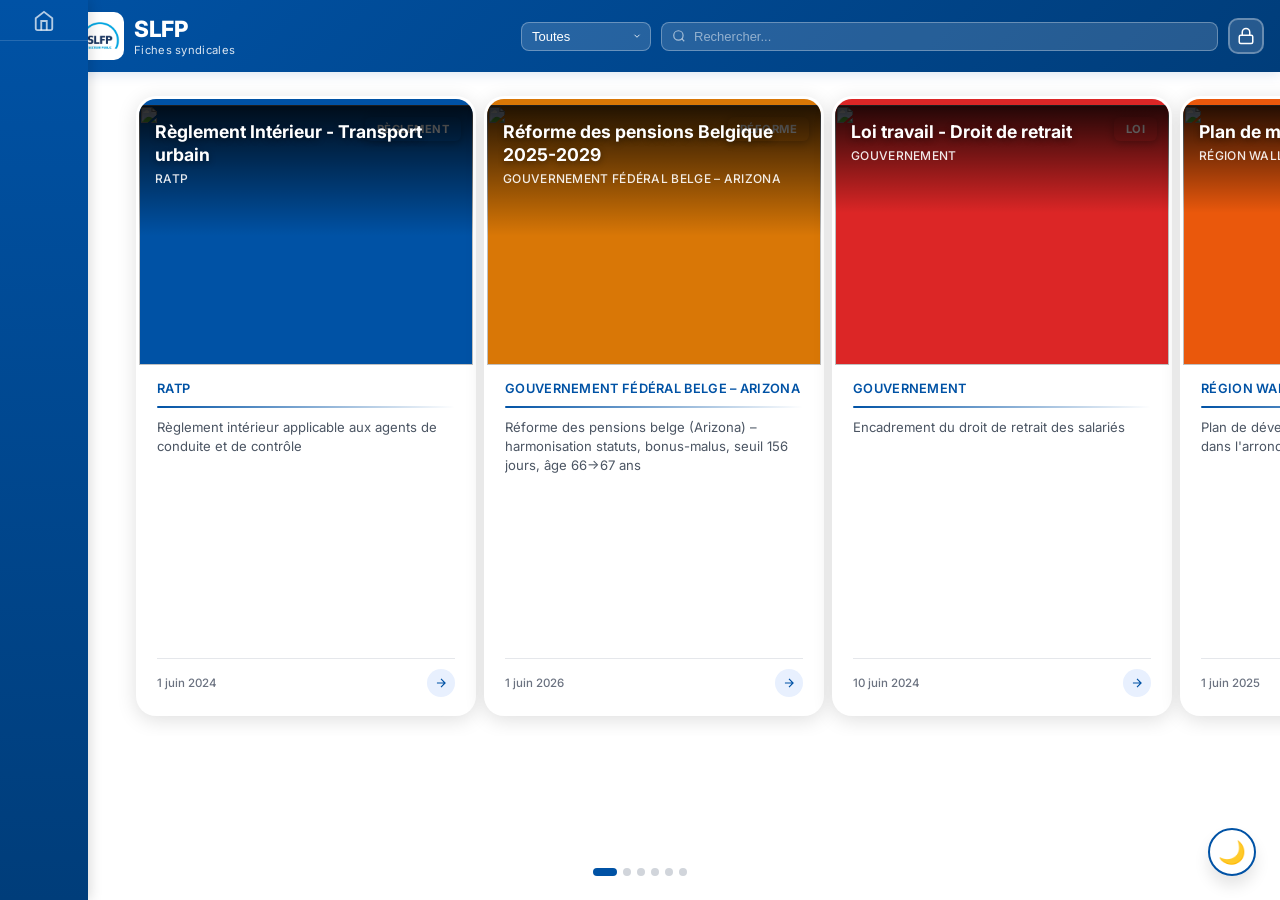
==== index.html @ 53318083 "Initial commit" ====
<!DOCTYPE html>
<html lang="fr">
<head>
  <meta charset="UTF-8">
  <meta name="viewport" content="width=device-width, initial-scale=1.0, maximum-scale=1.0, user-scalable=no, viewport-fit=cover">
  
  <!-- iOS PWA Meta Tags -->
  <meta name="apple-mobile-web-app-capable" content="yes">
  <meta name="apple-mobile-web-app-status-bar-style" content="black-translucent">
  <meta name="apple-mobile-web-app-title" content="SLFP">
  <meta name="apple-touch-fullscreen" content="yes">
  <meta name="mobile-web-app-capable" content="yes">
  
  <!-- Thème et couleur -->
  <meta name="theme-color" content="#0052A5">
  <meta name="msapplication-TileColor" content="#0052A5">
  
  <!-- Description -->
  <meta name="description" content="Fiches syndicales SLFP - Règlements, Réformes, Lois, Plans CRAC et Oxygène">
  
  <!-- Titre -->
  <title>SLFP - Fiches</title>
  
  <!-- Manifest PWA -->
  <link rel="manifest" href="manifest.json">
  
  <!-- Icônes iOS -->
  <link rel="apple-touch-icon" href="icon-192.png">
  <link rel="apple-touch-icon" sizes="152x152" href="icon-152.png">
  <link rel="apple-touch-icon" sizes="120x120" href="icon-120.png">
  <link rel="apple-touch-icon" sizes="76x76" href="icon-76.png">
  <link rel="apple-touch-icon" sizes="60x60" href="icon-60.png">
  
  <!-- Splash Screens iPhone -->
  <link rel="apple-touch-startup-image" href="splash-320x568.png" media="(device-width: 320px) and (device-height: 568px) and (-webkit-device-pixel-ratio: 2)">
  <link rel="apple-touch-startup-image" href="splash-375x667.png" media="(device-width: 375px) and (device-height: 667px) and (-webkit-device-pixel-ratio: 2)">
  <link rel="apple-touch-startup-image" href="splash-414x736.png" media="(device-width: 414px) and (device-height: 736px) and (-webkit-device-pixel-ratio: 3)">
  <link rel="apple-touch-startup-image" href="splash-390x844.png" media="(device-width: 390px) and (device-height: 844px) and (-webkit-device-pixel-ratio: 3)">
  <link rel="apple-touch-startup-image" href="splash-430x932.png" media="(device-width: 430px) and (device-height: 932px) and (-webkit-device-pixel-ratio: 3)">
  <link rel="apple-touch-startup-image" href="splash-393x852.png" media="(device-width: 393px) and (device-height: 852px) and (-webkit-device-pixel-ratio: 3)">
  <link rel="apple-touch-startup-image" href="splash-440x932.png" media="(device-width: 440px) and (device-height: 932px) and (-webkit-device-pixel-ratio: 3)">
  
  <!-- CSS -->
  <link rel="stylesheet" href="styles.css">
  <link href="https://fonts.googleapis.com/css2?family=Inter:wght@300;400;500;600;700&display=swap" rel="stylesheet">
  
  <!-- Scripts -->
  <script src="https://www.gstatic.com/firebasejs/10.12.0/firebase-app-compat.js"></script>
  <script src="https://www.gstatic.com/firebasejs/10.12.0/firebase-firestore-compat.js"></script>
  <script src="https://www.gstatic.com/firebasejs/10.12.0/firebase-storage-compat.js"></script>
  <script src="https://apis.google.com/js/api.js"></script>
  <script src="https://accounts.google.com/gsi/client"></script>
  <script src="https://cdnjs.cloudflare.com/ajax/libs/jszip/3.10.1/jszip.min.js"></script>
</head>
<body>
  <!-- Blue band navigation -->
  <nav class="roi-band" id="roiBand">
    <button class="roi-band-header" id="homeMainBtn" title="Accueil">
      <svg viewBox="0 0 24 24" fill="none" stroke="currentColor" stroke-width="2">
        <path d="M3 9l9-7 9 7v11a2 2 0 0 1-2 2H5a2 2 0 0 1-2-2z"></path>
        <polyline points="9 22 9 12 15 12 15 22"></polyline>
      </svg>
    </button>
    <div class="roi-band-buttons" id="roiButtons">
      <button class="roi-btn" data-company="TIBI" title="TIBI" onclick="openCompanyFiche('TIBI')">
        <img class="roi-btn-logo" src="tibi.png" alt="TIBI">
        <span class="roi-btn-label" style="display:none">TIBI</span>
      </button>
      <button class="roi-btn" data-company="BEP" title="BEP" onclick="openCompanyFiche('BEP')">
        <img class="roi-btn-logo" src="bep.png" alt="BEP">
        <span class="roi-btn-label" style="display:none">BEP</span>
      </button>
      <button class="roi-btn" data-company="EGRETEC" title="EGRETEC" onclick="openCompanyFiche('EGRETEC')">
        <img class="roi-btn-logo" src="IGRETEC.png" alt="EGRETEC">
        <span class="roi-btn-label" style="display:none">EGRETEC</span>
      </button>
    </div>
  </nav>

  <!-- PIN Modal -->
  <div class="pin-overlay" id="pinOverlay">
    <div class="pin-box">
      <img class="pin-logo" src="logo-slfp.png" alt="SLFP">
      <h2>Espace privé</h2>
      <p class="pin-subtitle">Entrez le code d'accès</p>
      <div class="pin-inputs" id="pinInputs">
        <input type="password" class="pin-digit" maxlength="1" inputmode="numeric" pattern="[0-9]" autocomplete="off">
        <input type="password" class="pin-digit" maxlength="1" inputmode="numeric" pattern="[0-9]" autocomplete="off">
        <input type="password" class="pin-digit" maxlength="1" inputmode="numeric" pattern="[0-9]" autocomplete="off">
        <input type="password" class="pin-digit" maxlength="1" inputmode="numeric" pattern="[0-9]" autocomplete="off">
      </div>
      <p class="pin-error" id="pinError"></p>
      <div id="pinLoginActions">
        <button class="pin-submit" id="pinSubmit">Accéder</button>
        <button class="pin-cancel" id="pinCancel">Annuler</button>
        <button class="pin-change-btn" id="pinChangeBtn">Changer le code</button>
        <button class="pin-change-btn" id="pinRequestBtn">Demander un accès</button>
      </div>
      <div id="pinChangeSection" style="display:none">
        <p class="pin-subtitle">Nouveau code (4 chiffres)</p>
        <div class="pin-inputs" id="newPinInputs">
          <input type="password" class="pin-digit new-pin-digit" maxlength="1" inputmode="numeric" pattern="[0-9]" autocomplete="off">
          <input type="password" class="pin-digit new-pin-digit" maxlength="1" inputmode="numeric" pattern="[0-9]" autocomplete="off">
          <input type="password" class="pin-digit new-pin-digit" maxlength="1" inputmode="numeric" pattern="[0-9]" autocomplete="off">
          <input type="password" class="pin-digit new-pin-digit" maxlength="1" inputmode="numeric" pattern="[0-9]" autocomplete="off">
        </div>
        <button class="pin-submit" id="pinSaveBtn">Enregistrer</button>
        <button class="pin-cancel" id="pinCancelChange">Retour</button>
      </div>
      <div id="pinRequestSection" style="display:none">
        <p class="pin-subtitle">Demander un accès privé</p>
        <input type="text" id="requestName" placeholder="Votre nom" class="pin-request-input">
        <input type="email" id="requestEmail" placeholder="Votre email" class="pin-request-input">
        <textarea id="requestMessage" placeholder="Message (optionnel)" class="pin-request-input" rows="2"></textarea>
        <p class="pin-error" id="requestResult"></p>
        <button class="pin-submit" id="requestSubmit">Envoyer la demande</button>
        <button class="pin-cancel" id="requestCancel">Retour</button>
      </div>
    </div>
  </div>

  <!-- Main App (always visible) -->
  <header class="header">
    <div class="header-content">
      <img class="header-logo" src="logo-slfp.png" alt="SLFP">
      <div class="header-text">
        <h1 class="logo">SLFP</h1>
        <p class="subtitle">Fiches syndicales</p>
      </div>
      <select id="filterSelect" class="header-filter">
        <option value="all">Toutes</option>
        <option value="reglement">Règlements</option>
        <option value="reforme">Réformes</option>
        <option value="loi">Lois</option>
        <option value="plans-divers">Plans divers</option>
        <option value="suivi">Commune / Entreprise en suivi</option>
      </select>
      <div class="search-box">
        <svg class="search-icon" viewBox="0 0 24 24" fill="none" stroke="currentColor" stroke-width="2">
          <circle cx="11" cy="11" r="8"></circle>
          <path d="m21 21-4.35-4.35"></path>
        </svg>
        <input type="text" id="searchInput" placeholder="Rechercher..." class="search-input">
      </div>
      <button class="admin-btn-header" id="adminBtn" style="display:none" title="Administration">
        <svg viewBox="0 0 24 24" fill="none" stroke="currentColor" stroke-width="2">
          <path d="M12 15a3 3 0 1 0 0-6 3 3 0 0 0 0 6Z"></path>
          <path d="M19.4 15a1.65 1.65 0 0 0 .33 1.82l.06.06a2 2 0 0 1 0 2.83 2 2 0 0 1-2.83 0l-.06-.06a1.65 1.65 0 0 0-1.82-.33 1.65 1.65 0 0 0-1 1.51V21a2 2 0 0 1-2 2 2 2 0 0 1-2-2v-.09A1.65 1.65 0 0 0 9 19.4a1.65 1.65 0 0 0-1.82.33l-.06.06a2 2 0 0 1-2.83 0 2 2 0 0 1 0-2.83l.06-.06A1.65 1.65 0 0 0 4.68 15a1.65 1.65 0 0 0-1.51-1H3a2 2 0 0 1-2-2 2 2 0 0 1 2-2h.09A1.65 1.65 0 0 0 4.6 9a1.65 1.65 0 0 0-.33-1.82l-.06-.06a2 2 0 0 1 0-2.83 2 2 0 0 1 2.83 0l.06.06A1.65 1.65 0 0 0 9 4.68a1.65 1.65 0 0 0 1-1.51V3a2 2 0 0 1 2-2 2 2 0 0 1 2 2v.09a1.65 1.65 0 0 0 1 1.51 1.65 1.65 0 0 0 1.82-.33l.06-.06a2 2 0 0 1 2.83 0 2 2 0 0 1 0 2.83l-.06.06A1.65 1.65 0 0 0 19.4 9a1.65 1.65 0 0 0 1.51 1H21a2 2 0 0 1 2 2 2 2 0 0 1-2 2h-.09a1.65 1.65 0 0 0-1.51 1Z"></path>
        </svg>
      </button>
      <button class="admin-btn-header" id="privateBtn" title="Espace privé">
        <svg viewBox="0 0 24 24" fill="none" stroke="currentColor" stroke-width="2">
          <rect x="3" y="11" width="18" height="11" rx="2" ry="2"></rect>
          <path d="M7 11V7a5 5 0 0 1 10 0v4"></path>
        </svg>
      </button>
    </div>
  </header>

  <main class="main-content" id="mainContent">
    <div class="cards-container" id="cardsContainer">
      <!-- Les fiches seront injectées ici -->
    </div>
  </main>


  <div class="pagination" id="pagination"></div>

  <div class="modal-overlay" id="modalOverlay">
    <div class="modal" id="modal">
      <button class="modal-close" id="modalClose">
        <svg viewBox="0 0 24 24" fill="none" stroke="currentColor" stroke-width="2">
          <path d="M18 6 6 18M6 6l12 12"></path>
        </svg>
      </button>
      <div class="modal-content" id="modalContent">
        <!-- Contenu de la fiche détaillée -->
      </div>
    </div>
  </div>

  <!-- Update Cloud Modal -->
  <div class="update-modal-overlay" id="updateModalOverlay">
    <div class="update-modal">
      <div class="update-modal-header">
        <h3>Mettre à jour le cloud</h3>
        <button class="update-modal-close" id="updateModalClose">
          <svg viewBox="0 0 24 24" fill="none" stroke="currentColor" stroke-width="2">
            <path d="M18 6 6 18M6 6l12 12"></path>
          </svg>
        </button>
      </div>
      <div class="update-modal-content">
        <div class="update-simple">
          <div class="update-folder-icon">
            <svg viewBox="0 0 24 24" fill="none" stroke="currentColor" stroke-width="2">
              <path d="M21 15v4a2 2 0 0 1-2 2H5a2 2 0 0 1-2-2v-4"></path>
              <polyline points="17 8 12 3 7 8"></polyline>
              <line x1="12" y1="3" x2="12" y2="15"></line>
            </svg>
          </div>
          <h4>Mettre à jour le site</h4>
          <p class="update-description">Cliquez ci-dessous et sélectionnez votre dossier :</p>
          
          <button class="update-auto-btn" id="updateAutoBtn">
            <svg viewBox="0 0 24 24" fill="none" stroke="currentColor" stroke-width="2">
              <path d="M21 15v4a2 2 0 0 1-2 2H5a2 2 0 0 1-2-2v-4"></path>
              <polyline points="17 8 12 3 7 8"></polyline>
              <line x1="12" y1="3" x2="12" y2="15"></line>
            </svg>
            Sélectionner le dossier et envoyer
          </button>
          <input type="file" id="updateFolderInput" webkitdirectory directory multiple class="file-input-hidden">

          <div class="update-progress-simple" id="updateProgressSimple" style="display:none;">
            <div class="update-spinner"></div>
            <p id="updateStatusSimple">Envoi en cours...</p>
          </div>

          <div class="update-result-simple" id="updateResultSimple" style="display:none;">
            <div class="update-success-icon">
              <svg viewBox="0 0 24 24" fill="none" stroke="currentColor" stroke-width="2">
                <path d="M22 11.08V12a10 10 0 1 1-5.93-9.14"></path>
                <polyline points="22 4 12 14.01 9 11.01"></polyline>
              </svg>
            </div>
            <p class="update-success-text">Site mis à jour !</p>
            <p class="update-url" id="updateUrlDisplay">https://mellow-jelly-ba7bd6.netlify.app</p>
            <button class="update-ok-btn" id="updateOkBtn">Fermer</button>
          </div>
        </div>
      </div>
    </div>
  </div>

  <div class="admin-panel" id="adminPanel">
    <div class="admin-header">
      <button class="close-admin" id="homeBtn" title="Accueil">
        <svg viewBox="0 0 24 24" fill="none" stroke="currentColor" stroke-width="2">
          <path d="M3 9l9-7 9 7v11a2 2 0 0 1-2 2H5a2 2 0 0 1-2-2z"></path>
          <polyline points="9 22 9 12 15 12 15 22"></polyline>
        </svg>
      </button>
      <h2>Administration des fiches</h2>
      <div class="admin-header-actions">
        <button class="admin-add-btn" id="addFicheBtn" title="Nouvelle fiche">+</button>
        <button class="cloud-mini-btn save" id="cloudSaveBtn" title="Sauver dans le cloud">
          <svg viewBox="0 0 24 24" fill="none" stroke="currentColor" stroke-width="2">
            <path d="M19 21H5a2 2 0 0 1-2-2V5a2 2 0 0 1 2-2h11l5 5v11a2 2 0 0 1-2 2z"></path>
            <polyline points="17 21 17 13 7 13 7 21"></polyline>
            <polyline points="7 3 7 8 15 8"></polyline>
          </svg>
        </button>
        <button class="cloud-mini-btn backup" id="backupBtn" title="Sauvegarder sur ordinateur">
          <svg viewBox="0 0 24 24" fill="none" stroke="currentColor" stroke-width="2">
            <path d="M21 15v4a2 2 0 0 1-2 2H5a2 2 0 0 1-2-2v-4"></path>
            <polyline points="7 10 12 15 17 10"></polyline>
            <line x1="12" y1="15" x2="12" y2="3"></line>
          </svg>
        </button>
        <button class="cloud-mini-btn restore" id="restoreBtn" title="Restaurer une sauvegarde">
          <svg viewBox="0 0 24 24" fill="none" stroke="currentColor" stroke-width="2">
            <path d="M21 15v4a2 2 0 0 1-2 2H5a2 2 0 0 1-2-2v-4"></path>
            <polyline points="17 8 12 3 7 8"></polyline>
            <line x1="12" y1="3" x2="12" y2="15"></line>
          </svg>
        </button>
        <button class="close-admin" id="closeAdmin" title="Fermer">
          <svg viewBox="0 0 24 24" fill="none" stroke="currentColor" stroke-width="2">
            <path d="M18 6 6 18M6 6l12 12"></path>
          </svg>
        </button>
      </div>
    </div>
    <div class="admin-content">
      <div class="access-requests" id="accessRequests" style="display:none">
        <h3 class="admin-section-title">Demandes d'accès</h3>
        <div id="requestsList"></div>
      </div>
      <div class="fiche-list" id="ficheList">
        <!-- Liste des fiches admin -->
      </div>
    </div>
  </div>

  <!-- PDF Viewer Modal -->
  <div class="pdf-viewer-overlay" id="pdfViewerOverlay">
    <div class="pdf-viewer-container">
      <div class="pdf-viewer-header">
        <h3 id="pdfViewerTitle">Document PDF</h3>
        <button class="pdf-viewer-close" id="pdfViewerClose">
          <svg viewBox="0 0 24 24" fill="none" stroke="currentColor" stroke-width="2">
            <path d="M18 6 6 18M6 6l12 12"></path>
          </svg>
        </button>
      </div>
      <div class="pdf-viewer-content">
        <iframe id="pdfViewerIframe" src=""></iframe>
      </div>
    </div>
  </div>

  <div class="admin-modal-overlay" id="adminModalOverlay">
    <div class="admin-modal" id="adminModal">
      <div class="admin-modal-header">
        <h3 id="adminModalTitle">Nouvelle fiche</h3>
        <button class="admin-modal-close" id="adminModalClose">
          <svg viewBox="0 0 24 24" fill="none" stroke="currentColor" stroke-width="2">
            <path d="M18 6 6 18M6 6l12 12"></path>
          </svg>
        </button>
      </div>
      <div class="fiche-form" id="ficheForm">
        <input type="hidden" id="ficheId">
        <input type="hidden" id="removePdfFlag" value="false">
        <div class="form-group">
          <label for="ficheTitre">Titre</label>
          <input type="text" id="ficheTitre">
        </div>
        <div class="form-group">
          <label for="ficheSociete">Société</label>
          <input type="text" id="ficheSociete">
        </div>
        <div class="form-group">
          <label for="ficheType">Type</label>
          <select id="ficheType">
            <option value="reglement">Règlement travail</option>
            <option value="reforme">Réforme</option>
            <option value="loi">Loi</option>
            <option value="plans-divers">Plans divers</option>
            <option value="suivi">Commune / Entreprise en suivi</option>
          </select>
        </div>
        <div class="form-group">
          <label for="ficheImage">Image d'illustration</label>
          <div class="image-upload-container">
            <div class="image-preview" id="imagePreview">
              <img src="" alt="Aperçu" id="imagePreviewImg" style="display:none;">
              <span class="image-placeholder" id="imagePlaceholder">Pas d'image</span>
            </div>
            <div class="image-upload-actions">
              <label class="upload-option">
                <input type="file" id="ficheImageFile" accept="image/*" class="file-input-hidden">
                <span class="upload-option-btn small">
                  <svg viewBox="0 0 24 24" fill="none" stroke="currentColor" stroke-width="2">
                    <rect x="3" y="3" width="18" height="18" rx="2" ry="2"></rect>
                    <circle cx="8.5" cy="8.5" r="1.5"></circle>
                    <polyline points="21 15 16 10 5 21"></polyline>
                  </svg>
                  Ordinateur
                </span>
              </label>
              <input type="url" id="ficheImage" placeholder="Ou URL de l'image" class="url-input">
            </div>
          </div>
        </div>
        <div class="form-group">
          <label for="ficheLogo">Logo (pour boutons du bandeau)</label>
          <div class="image-upload-container">
            <div class="image-upload-actions">
              <label class="upload-option">
                <input type="file" id="ficheLogoFile" accept="image/*" class="file-input-hidden">
                <span class="upload-option-btn small">
                  <svg viewBox="0 0 24 24" fill="none" stroke="currentColor" stroke-width="2">
                    <rect x="3" y="3" width="18" height="18" rx="2" ry="2"></rect>
                    <circle cx="8.5" cy="8.5" r="1.5"></circle>
                    <polyline points="21 15 16 10 5 21"></polyline>
                  </svg>
                  Ordinateur
                </span>
              </label>
              <input type="url" id="ficheLogo" placeholder="Ou URL du logo" class="url-input">
            </div>
          </div>
        </div>
        <div class="form-group">
          <label for="ficheContenu">Contenu</label>
          <div class="editor-container">
            <div class="editor-toolbar" id="editorToolbar">
              <button type="button" class="editor-btn" data-cmd="bold" title="Gras"><b>G</b></button>
              <button type="button" class="editor-btn" data-cmd="italic" title="Italique"><i>I</i></button>
              <button type="button" class="editor-btn" data-cmd="underline" title="Souligné"><u>S</u></button>
              <span class="editor-sep"></span>
              <button type="button" class="editor-btn" data-cmd="formatBlock" data-val="H1" title="Titre 1">H1</button>
              <button type="button" class="editor-btn" data-cmd="formatBlock" data-val="H2" title="Titre 2">H2</button>
              <button type="button" class="editor-btn" data-cmd="formatBlock" data-val="H3" title="Titre 3">H3</button>
              <button type="button" class="editor-btn" data-cmd="formatBlock" data-val="P" title="Paragraphe">P</button>
              <span class="editor-sep"></span>
              <button type="button" class="editor-btn" data-cmd="fontSize" data-val="1" title="Très petit" style="font-size:0.6rem;">T--</button>
              <button type="button" class="editor-btn" data-cmd="fontSize" data-val="3" title="Petit" style="font-size:0.75rem;">T-</button>
              <button type="button" class="editor-btn" data-cmd="fontSize" data-val="5" title="Normal">T</button>
              <button type="button" class="editor-btn" data-cmd="fontSize" data-val="6" title="Grand" style="font-size:0.9rem;">T+</button>
              <button type="button" class="editor-btn" data-cmd="fontSize" data-val="7" title="Très grand" style="font-size:1rem;">T++</button>
              <span class="editor-sep"></span>
              <button type="button" class="editor-btn" data-cmd="insertUnorderedList" title="Liste à puces (rond)">&#8226;</button>
              <button type="button" class="editor-btn" data-cmd="insertCustomList" data-val="square" title="Liste à puces (carré)">&#9632;</button>
              <button type="button" class="editor-btn" data-cmd="insertCustomList" data-val="dash" title="Liste à tirets">-</button>
              <button type="button" class="editor-btn" data-cmd="insertCustomList" data-val="arrow" title="Liste fléchée">&#10132;</button>
              <button type="button" class="editor-btn" data-cmd="insertOrderedList" title="Liste numérotée">1.</button>
              <span class="editor-sep"></span>
              <button type="button" class="editor-btn" data-cmd="createLink" title="Lien">🔗</button>
              <button type="button" class="editor-btn" data-cmd="removeFormat" title="Effacer le format">✕</button>
              <span class="editor-sep"></span>
              <button type="button" class="editor-btn color-btn" data-cmd="foreColor" data-val="#0052A5" title="Bleu" style="color:#0052A5">A</button>
              <button type="button" class="editor-btn color-btn" data-cmd="foreColor" data-val="#D97706" title="Orange" style="color:#D97706">A</button>
              <button type="button" class="editor-btn color-btn" data-cmd="foreColor" data-val="#DC2626" title="Rouge" style="color:#DC2626">A</button>
              <button type="button" class="editor-btn color-btn" data-cmd="foreColor" data-val="#059669" title="Vert" style="color:#059669">A</button>
              <button type="button" class="editor-btn color-btn" data-cmd="foreColor" data-val="#7C3AED" title="Violet" style="color:#7C3AED">A</button>
              <button type="button" class="editor-btn color-btn" data-cmd="foreColor" data-val="#1F2937" title="Noir" style="color:#1F2937">A</button>
            </div>
            <div class="editor-content" id="ficheContenu" contenteditable="true"></div>
          </div>
        </div>
        <div class="form-group">
          <label for="ficheVilles">Villes concernées (séparées par virgule)</label>
          <input type="text" id="ficheVilles" placeholder="Paris, Lyon, Marseille">
        </div>
        <div class="form-group">
          <label for="fichePriority">Ordre de priorité <span style="color:#9CA3AF;font-weight:400;">(plus grand = plus haut dans la pile)</span></label>
          <input type="number" id="fichePriority" value="0" min="0" max="9999" style="width:100px;">
        </div>
        <div class="form-group">
          <label for="ficheResume">Résumé</label>
          <div class="editor-container">
            <div class="editor-toolbar" id="resumeToolbar">
              <button type="button" class="editor-btn" data-cmd="bold" title="Gras"><b>G</b></button>
              <button type="button" class="editor-btn" data-cmd="italic" title="Italique"><i>I</i></button>
              <button type="button" class="editor-btn" data-cmd="underline" title="Souligné"><u>S</u></button>
              <span class="editor-sep"></span>
              <button type="button" class="editor-btn" data-cmd="formatBlock" data-val="H2" title="Titre">H2</button>
              <button type="button" class="editor-btn" data-cmd="formatBlock" data-val="P" title="Paragraphe">P</button>
              <span class="editor-sep"></span>
              <button type="button" class="editor-btn" data-cmd="fontSize" data-val="1" title="Très petit" style="font-size:0.6rem;">T--</button>
              <button type="button" class="editor-btn" data-cmd="fontSize" data-val="3" title="Petit" style="font-size:0.75rem;">T-</button>
              <button type="button" class="editor-btn" data-cmd="fontSize" data-val="5" title="Normal">T</button>
              <button type="button" class="editor-btn" data-cmd="fontSize" data-val="6" title="Grand" style="font-size:0.9rem;">T+</button>
              <button type="button" class="editor-btn" data-cmd="fontSize" data-val="7" title="Très grand" style="font-size:1rem;">T++</button>
              <span class="editor-sep"></span>
              <button type="button" class="editor-btn" data-cmd="insertUnorderedList" title="Liste à puces (rond)">&#8226;</button>
              <button type="button" class="editor-btn" data-cmd="insertCustomList" data-val="square" title="Liste à puces (carré)">&#9632;</button>
              <button type="button" class="editor-btn" data-cmd="insertCustomList" data-val="dash" title="Liste à tirets">-</button>
              <button type="button" class="editor-btn" data-cmd="insertCustomList" data-val="arrow" title="Liste fléchée">&#10132;</button>
              <button type="button" class="editor-btn" data-cmd="insertOrderedList" title="Liste numérotée">1.</button>
              <span class="editor-sep"></span>
              <button type="button" class="editor-btn" data-cmd="createLink" title="Lien">🔗</button>
              <button type="button" class="editor-btn" data-cmd="removeFormat" title="Effacer le format">✕</button>
              <span class="editor-sep"></span>
              <button type="button" class="editor-btn color-btn" data-cmd="foreColor" data-val="#0052A5" title="Bleu" style="color:#0052A5">A</button>
              <button type="button" class="editor-btn color-btn" data-cmd="foreColor" data-val="#D97706" title="Orange" style="color:#D97706">A</button>
              <button type="button" class="editor-btn color-btn" data-cmd="foreColor" data-val="#DC2626" title="Rouge" style="color:#DC2626">A</button>
              <button type="button" class="editor-btn color-btn" data-cmd="foreColor" data-val="#059669" title="Vert" style="color:#059669">A</button>
              <button type="button" class="editor-btn color-btn" data-cmd="foreColor" data-val="#7C3AED" title="Violet" style="color:#7C3AED">A</button>
              <button type="button" class="editor-btn color-btn" data-cmd="foreColor" data-val="#1F2937" title="Noir" style="color:#1F2937">A</button>
            </div>
            <div class="editor-content" id="ficheResume" contenteditable="true"></div>
          </div>
        </div>
        <div class="form-group">
          <label>📄 Documents externes (Google Drive, etc.)</label>
          <div id="externalDocsList" class="pdf-list"></div>
          <button type="button" class="add-pdf-btn" id="addExternalDocBtn">+ Ajouter un document externe</button>
        </div>
        <div class="form-group">
          <label>🔗 Liens utiles</label>
          <div id="liensList" class="pdf-list"></div>
          <button type="button" class="add-pdf-btn" id="addLienBtn">+ Ajouter un lien</button>
        </div>
        <div class="form-group">
          <label>Documents PDF</label>
          <div id="pdfList" class="pdf-list"></div>
          <button type="button" class="add-pdf-btn" id="addPdfBtn">+ Ajouter un PDF</button>
          <div id="pdfInfo"></div>
        </div>
        <div class="form-actions">
          <button type="button" class="cancel-btn" id="cancelForm">Annuler</button>
          <button type="button" class="save-btn" onclick="handleFormSubmit()">Enregistrer</button>
        </div>
      </div>
    </div>
  </div>

  <button class="theme-toggle" id="themeToggle" aria-label="Basculer le mode sombre" title="Mode sombre">🌙</button>

  <script src="firebase-config.js"></script>
  <script src="app.js"></script>
</body>
</html>
---- styles.css ----
* {
  margin: 0;
  padding: 0;
  box-sizing: border-box;
  -webkit-tap-highlight-color: transparent;
}

:root {
  /* SLFP Colors */
  --slfp-blue: #0052A5;
  --slfp-blue-dark: #003D7A;
  --slfp-blue-light: #E8F0FE;
  --slfp-white: #FFFFFF;
  --slfp-gray: #F5F7FA;
  --slfp-gray-dark: #6B7280;
  --slfp-border: #D1D5DB;
  --slfp-shadow: rgba(0, 82, 165, 0.15);
  /* Type colors */
  --type-reglement: #0052A5;
  --type-reforme: #D97706;
  --type-loi: #DC2626;
  --type-crac: #059669;
  --type-oxygene: #7C3AED;
  /* Safe areas */
  --sat: env(safe-area-inset-top, 0px);
  --sab: env(safe-area-inset-bottom, 0px);
  --sal: env(safe-area-inset-left, 0px);
  --sar: env(safe-area-inset-right, 0px);
  /* Theming */
  --bg-page: #FFFFFF;
  --bg-sidebar: #F8FAFC;
  --bg-card: #FFFFFF;
  --bg-modal: #FFFFFF;
  --bg-hover: #F1F5F9;
  --text-primary: #0F172A;
  --text-secondary: #475569;
  --text-muted: #6B7280;
  --border-color: #E2E8F0;
  --shadow-sm: 0 1px 2px rgba(0,0,0,0.05);
  --shadow-md: 0 4px 6px rgba(0,0,0,0.07);
  --shadow-lg: 0 10px 15px rgba(0,0,0,0.1);
}

html {
  font-size: 16px;
  -webkit-text-size-adjust: 100%;
  height: 100%;
  -webkit-tap-highlight-color: transparent;
  overflow: scroll;
}

/* Fluid typography scaling */
@media (max-width: 360px) {
  html { font-size: 14px; }
}
@media (min-width: 361px) and (max-width: 480px) {
  html { font-size: 15px; }
}

body {
  font-family: 'Inter', -apple-system, BlinkMacSystemFont, 'SF Pro Display', 'Segoe UI', Roboto, sans-serif;
  background: var(--bg-page);
  color: var(--text-primary);
  color-scheme: light;
  -webkit-font-smoothing: antialiased;
  -moz-osx-font-smoothing: grayscale;
  -webkit-overflow-scrolling: touch;
  overflow-x: hidden;
}

/* iOS Safe Areas */
@supports (padding: env(safe-area-inset-top)) {
  body {
    padding-top: var(--sat);
    padding-bottom: var(--sab);
    padding-left: var(--sal);
    padding-right: var(--sar);
  }
}



/* ========== PIN LOGIN MODAL ========== */
.pin-overlay {
  position: fixed;
  inset: 0;
  background: rgba(0,0,0,0.6);
  z-index: 9999;
  display: none;
  align-items: center;
  justify-content: center;
  padding: 20px;
  backdrop-filter: blur(6px);
  -webkit-backdrop-filter: blur(6px);
}

.pin-overlay.active {
  display: flex;
}

.pin-box {
  background: var(--bg-card);
  border-radius: 24px;
  padding: 40px 32px;
  text-align: center;
  width: 100%;
  max-width: 340px;
  box-shadow: 0 20px 60px rgba(0,0,0,0.3);
}

.pin-logo {
  width: 64px;
  height: 64px;
  border-radius: 14px;
  object-fit: contain;
  margin-bottom: 16px;
}

.pin-box h2 {
  font-size: 1.3rem;
  font-weight: 800;
  color: var(--slfp-blue-dark);
  margin-bottom: 4px;
}

.pin-subtitle {
  font-size: 0.85rem;
  color: var(--slfp-gray-dark);
  margin-bottom: 24px;
}

.pin-inputs {
  display: flex;
  gap: 10px;
  justify-content: center;
  margin-bottom: 16px;
}

.pin-digit {
  width: 52px;
  height: 58px;
  text-align: center;
  font-size: 1.5rem;
  font-weight: 700;
  border: 2px solid var(--slfp-border);
  border-radius: 12px;
  background: var(--slfp-gray);
  outline: none;
  transition: all 0.2s;
  color: var(--slfp-blue-dark);
}

.pin-digit:focus {
  border-color: var(--slfp-blue);
  box-shadow: 0 0 0 3px rgba(0, 82, 165, 0.15);
  background: var(--slfp-white);
}

.pin-digit.error {
  border-color: #EF4444;
  animation: shake 0.3s;
}

@keyframes shake {
  0%, 100% { transform: translateX(0); }
  25% { transform: translateX(-6px); }
  75% { transform: translateX(6px); }
}

.pin-error {
  font-size: 0.8rem;
  color: #EF4444;
  min-height: 20px;
  margin-bottom: 8px;
}

.pin-submit {
  width: 100%;
  padding: 14px;
  background: var(--slfp-blue);
  color: #fff;
  border: none;
  border-radius: 12px;
  font-size: 1rem;
  font-weight: 700;
  cursor: pointer;
  transition: all 0.2s;
  margin-top: 8px;
}

.pin-submit:hover {
  background: var(--slfp-blue-dark);
}

.pin-submit:active {
  transform: scale(0.98);
}

.pin-cancel {
  width: 100%;
  padding: 10px;
  background: transparent;
  color: var(--slfp-gray-dark);
  border: none;
  border-radius: 10px;
  font-size: 0.9rem;
  font-weight: 500;
  cursor: pointer;
  margin-top: 6px;
}

.pin-cancel:hover {
  color: var(--slfp-blue);
}

.pin-change-btn {
  width: 100%;
  padding: 8px;
  background: transparent;
  color: var(--slfp-blue);
  border: 1px solid var(--slfp-blue);
  border-radius: 8px;
  font-size: 0.8rem;
  font-weight: 600;
  cursor: pointer;
  margin-top: 6px;
  transition: all 0.15s;
}

.pin-change-btn:hover {
  background: var(--slfp-blue-light);
}

.pin-request-input {
  width: 100%;
  padding: 10px 12px;
  font-size: 0.9rem;
  border: 2px solid var(--slfp-border);
  border-radius: 8px;
  background: var(--slfp-white);
  outline: none;
  margin-bottom: 8px;
  font-family: inherit;
  resize: none;
}

.pin-request-input:focus {
  border-color: var(--slfp-blue);
}

.pin-change-btn {
  width: 100%;
  padding: 10px;
  background: transparent;
  color: var(--slfp-gray-dark);
  border: none;
  border-radius: 10px;
  font-size: 0.8rem;
  font-weight: 500;
  cursor: pointer;
  margin-top: 2px;
  text-decoration: underline;
  text-underline-offset: 2px;
}

.pin-change-btn:hover {
  color: var(--slfp-blue);
}

.pin-change-section {
  margin-top: 16px;
  border-top: 1px solid var(--slfp-border);
  padding-top: 16px;
}

.pin-change-section .pin-subtitle {
  margin-bottom: 16px;
}

@media (max-width: 360px) {
  .pin-box { padding: 32px 24px; }
  .pin-digit { width: 46px; height: 52px; font-size: 1.3rem; }
}

/* ========== HEADER ========== */
.header {
  background: linear-gradient(135deg, var(--slfp-blue) 0%, var(--slfp-blue-dark) 100%);
  padding: 10px 12px;
  padding-top: calc(10px + var(--sat));
  position: sticky;
  top: 0;
  z-index: 100;
  box-shadow: 0 2px 12px var(--slfp-shadow);
  backdrop-filter: blur(20px);
  -webkit-backdrop-filter: blur(20px);
}

@media (max-width: 360px) {
  .header { padding: 8px 10px; padding-top: calc(8px + var(--sat)); }
}

@media (min-width: 768px) {
  .header { padding: 12px 16px; padding-top: calc(12px + var(--sat)); }
}

/* ========== CLOUD SYNC MINI BUTTONS ========== */
.admin-header-actions {
  display: flex;
  gap: 6px;
  align-items: center;
}

.cloud-mini-btn {
  width: 36px;
  height: 36px;
  border-radius: 10px;
  border: none;
  cursor: pointer;
  display: flex;
  align-items: center;
  justify-content: center;
  transition: all 0.2s;
  box-shadow: 0 2px 8px rgba(0,0,0,0.1);
}

.cloud-mini-btn svg {
  width: 16px;
  height: 16px;
}

.cloud-mini-btn.save {
  background: #7C3AED;
  color: #fff;
}

.cloud-mini-btn.save:hover {
  background: #6D28D9;
  transform: scale(1.05);
}

.cloud-mini-btn.load {
  background: var(--slfp-gray);
  color: #374151;
}

.cloud-mini-btn.load:hover {
  background: #E5E7EB;
  transform: scale(1.05);
}

.cloud-mini-btn.backup {
  background: #059669;
  color: #fff;
}

.cloud-mini-btn.backup:hover {
  background: #047857;
  transform: scale(1.05);
}

.cloud-mini-btn.restore {
  background: #D97706;
  color: #fff;
}

.cloud-mini-btn.restore:hover {
  background: #B45309;
  transform: scale(1.05);
}

.cloud-mini-btn:active {
  transform: scale(0.95);
}

.admin-add-btn {
  width: 36px;
  height: 36px;
  border-radius: 10px;
  border: 2px solid var(--slfp-blue);
  background: var(--slfp-blue-light);
  color: var(--slfp-blue);
  font-size: 1.3rem;
  font-weight: 700;
  cursor: pointer;
  display: flex;
  align-items: center;
  justify-content: center;
  transition: all 0.2s;
  touch-action: manipulation;
  line-height: 1;
}

.admin-add-btn:hover {
  background: var(--slfp-blue);
  color: #fff;
}

.admin-add-btn:active {
  transform: scale(0.92);
}

/* Spin animation */
@keyframes spin {
  to { transform: rotate(360deg); }
}

.spin {
  animation: spin 1s linear infinite;
}

.header-content {
  max-width: 1400px;
  margin: 0 auto;
  display: flex;
  align-items: center;
  gap: 10px;
  row-gap: 8px;
  flex-wrap: wrap;
}

.header-logo {
  width: 48px;
  height: 48px;
  border-radius: 10px;
  object-fit: contain;
  background: var(--slfp-white);
  padding: 4px;
  margin-left: -4px;
}

@media (max-width: 360px) {
  .header-logo { width: 40px; height: 40px; }
}

.header-text {
  flex: 1;
}

.admin-btn-header {
  width: 36px;
  height: 36px;
  border-radius: 10px;
  border: 2px solid rgba(255,255,255,0.3);
  background: rgba(255,255,255,0.15);
  color: #fff;
  cursor: pointer;
  display: flex;
  align-items: center;
  justify-content: center;
  flex-shrink: 0;
  transition: all 0.2s;
  backdrop-filter: blur(10px);
  -webkit-backdrop-filter: blur(10px);
  touch-action: manipulation;
  -webkit-tap-highlight-color: transparent;
}

.admin-btn-header:active {
  transform: scale(0.92);
  background: rgba(255,255,255,0.25);
}

.admin-btn-header.active-private {
  background: rgba(16, 185, 129, 0.3);
  border-color: rgba(16, 185, 129, 0.6);
  animation: pulse-green 2s infinite;
}

@keyframes pulse-green {
  0%, 100% { box-shadow: 0 0 0 0 rgba(16, 185, 129, 0.3); }
  50% { box-shadow: 0 0 0 6px rgba(16, 185, 129, 0); }
}

.admin-btn-header svg {
  width: 18px;
  height: 18px;
}

.logo {
  font-size: 1.4rem;
  font-weight: 800;
  color: var(--slfp-white);
  letter-spacing: -0.5px;
  text-transform: uppercase;
}

@media (max-width: 360px) {
  .logo { font-size: 1.15rem; }
}

.subtitle {
  font-size: 0.7rem;
  color: rgba(255,255,255,0.85);
  margin-top: 1px;
  font-weight: 400;
  letter-spacing: 0.3px;
}

@media (max-width: 360px) {
  .subtitle { font-size: 0.6rem; }
}

/* ========== HEADER SEARCH ========== */
.search-box {
  position: relative;
  flex: 1 1 180px;
  min-width: 120px;
}

.search-icon {
  position: absolute;
  left: 11px;
  top: 50%;
  transform: translateY(-50%);
  width: 14px;
  height: 14px;
  color: rgba(255,255,255,0.6);
  pointer-events: none;
}

.search-input {
  width: 100%;
  padding: 6px 12px 6px 32px;
  font-size: 13px;
  border: 1px solid rgba(255,255,255,0.3);
  border-radius: 8px;
  background: rgba(255,255,255,0.15);
  color: #fff;
  outline: none;
  transition: all 0.2s;
  -webkit-appearance: none;
}

.search-input::placeholder {
  color: rgba(255,255,255,0.5);
}

.search-input:focus {
  border-color: rgba(255,255,255,0.6);
  background: rgba(255,255,255,0.25);
}

/* Header filter select */
.header-filter {
  padding: 6px 28px 6px 10px;
  font-size: 13px;
  font-weight: 500;
  border: 1px solid rgba(255,255,255,0.3);
  border-radius: 8px;
  background: rgba(255,255,255,0.15);
  color: #fff;
  cursor: pointer;
  outline: none;
  -webkit-appearance: none;
  appearance: none;
  background-image: url("data:image/svg+xml,%3Csvg xmlns='http://www.w3.org/2000/svg' width='10' height='10' viewBox='0 0 24 24' fill='none' stroke='white' stroke-width='2'%3E%3Cpath d='m6 9 6 6 6-6'/%3E%3C/svg%3E");
  background-repeat: no-repeat;
  background-position: right 8px center;
  flex-shrink: 0;
  min-width: 0;
  max-width: 130px;
}

.header-filter option {
  color: #1F2937;
  background: #fff;
}

.header-filter:focus {
  border-color: rgba(255,255,255,0.6);
}

/* ========== MAIN CONTENT ========== */
.main-content {
  padding: 8px 0 120px;
}

@media (max-width: 480px) {
  .main-content { padding: 6px 0 0; }
}

/* ========== CARDS CONTAINER ========== */
.cards-container {
  display: flex;
  gap: 4px;
  padding: 16px 12px 20px calc(48px + 88px);
  scroll-snap-type: x mandatory;
  scroll-behavior: smooth;
  align-items: flex-start;
  overflow: visible;
}
.cards-container::-webkit-scrollbar {
  display: none;
}


@media (min-width: 480px) {
  .cards-container {
    gap: 6px;
  }
}

@media (min-width: 768px) {
  .cards-container {
    gap: 8px;
  }
}

/* ========== FICHE CARD ========== */
.fiche-card {
  flex-shrink: 0;
  width: 340px;
  max-width: 75vw;
  height: 500px;
  background: var(--bg-card);
  border-radius: 20px;
  overflow: hidden;
  box-shadow: 0 4px 24px rgba(0,0,0,0.12);
  scroll-snap-align: center;
  cursor: pointer;
  transition: all 0.3s ease;
  border: 3px solid transparent;
  display: flex;
  flex-direction: column;
  touch-action: manipulation;
  -webkit-tap-highlight-color: transparent;
  user-select: none;
}

@media (max-width: 480px) {
  .fiche-card { height: 460px; border-width: 2px; max-width: 72vw; }
}

@media (max-width: 360px) {
  .fiche-card { height: 420px; width: 280px; max-width: 78vw; }
}

.fiche-card:active {
  transform: scale(0.97);
  box-shadow: 0 4px 16px rgba(0,0,0,0.15);
}

@media (hover: hover) {
  .fiche-card:hover {
    transform: translateY(-4px);
    box-shadow: 0 12px 40px rgba(0,82,165,0.2);
  }
}

/* Top color bar */
.fiche-top-bar {
  height: 6px;
  width: 100%;
  flex-shrink: 0;
}

@media (max-width: 480px) {
  .fiche-top-bar { height: 4px; }
}

/* Image - full bleed with title overlay */
.fiche-image-container {
  width: 100%;
  height: 220px;
  overflow: hidden;
  position: relative;
  flex-shrink: 0;
}

@media (max-width: 480px) {
  .fiche-image-container { height: 190px; }
}

@media (max-width: 360px) {
  .fiche-image-container { height: 160px; }
}

.fiche-image {
  width: 100%;
  height: 100%;
  object-fit: cover;
  display: block;
  transition: transform 0.4s;
}

@media (hover: hover) {
  .fiche-card:hover .fiche-image {
    transform: scale(1.03);
  }
}

/* Title overlay on image - WHITE TEXT AT TOP */
.fiche-title-overlay {
  position: absolute;
  top: 0;
  left: 0;
  right: 0;
  padding: 16px 16px 50px;
  background: linear-gradient(rgba(0,0,0,0.85), transparent);
}

@media (max-width: 480px) {
  .fiche-title-overlay { padding: 12px 12px 40px; }
}

.fiche-title-overlay h2 {
  font-size: 1.1rem;
  font-weight: 700;
  color: #fff;
  line-height: 1.3;
  margin: 0 0 4px;
  text-shadow: 0 2px 6px rgba(0,0,0,0.4);
}

@media (max-width: 480px) {
  .fiche-title-overlay h2 { font-size: 0.95rem; }
}

.fiche-title-overlay .overlay-societe {
  font-size: 0.75rem;
  color: rgba(255,255,255,0.9);
  margin: 0;
  font-weight: 500;
  text-transform: uppercase;
  letter-spacing: 0.3px;
}

@media (max-width: 480px) {
  .fiche-title-overlay .overlay-societe { font-size: 0.65rem; }
}

/* Type badge */
.fiche-type-badge {
  position: absolute;
  top: 12px;
  right: 12px;
  padding: 5px 12px;
  border-radius: 6px;
  font-size: 0.7rem;
  font-weight: 700;
  color: #fff;
  text-transform: uppercase;
  letter-spacing: 0.5px;
  box-shadow: 0 2px 8px rgba(0,0,0,0.25);
}

@media (max-width: 480px) {
  .fiche-type-badge { top: 8px; right: 8px; padding: 4px 9px; font-size: 0.6rem; }
}

/* Type badge */
.fiche-body {
  padding: 16px 18px;
  flex: 1;
  display: flex;
  flex-direction: column;
  min-height: 0;
}

@media (max-width: 480px) {
  .fiche-body { padding: 14px 14px; }
}

@media (max-width: 360px) {
  .fiche-body { padding: 12px 12px; }
}

.fiche-title {
  font-size: 1.05rem;
  font-weight: 700;
  line-height: 1.3;
  margin-bottom: 6px;
  color: #111827;
  display: -webkit-box;
  -webkit-line-clamp: 2;
  -webkit-box-orient: vertical;
  overflow: hidden;
}

.fiche-societe {
  font-size: 0.8rem;
  font-weight: 600;
  color: var(--slfp-blue);
  margin-bottom: 10px;
  text-transform: uppercase;
  letter-spacing: 0.3px;
}

.fiche-divider {
  height: 2px;
  background: linear-gradient(90deg, var(--slfp-blue) 0%, transparent 100%);
  margin-bottom: 10px;
  border-radius: 1px;
}

.fiche-resume {
  font-size: 0.82rem;
  color: #4B5563;
  line-height: 1.45;
  flex: 1;
  overflow-y: auto;
}

.fiche-footer {
  display: flex;
  align-items: center;
  justify-content: space-between;
  margin-top: 12px;
  padding-top: 10px;
  border-top: 1px solid #E5E7EB;
}

.fiche-date {
  font-size: 0.72rem;
  color: var(--slfp-gray-dark);
  font-weight: 500;
}

.fiche-arrow {
  width: 28px;
  height: 28px;
  border-radius: 50%;
  background: var(--slfp-blue-light);
  display: flex;
  align-items: center;
  justify-content: center;
  flex-shrink: 0;
}

.fiche-arrow svg {
  width: 14px;
  height: 14px;
  color: var(--slfp-blue);
}

/* ========== STACK ========== */
.stack-wrapper {
  flex-shrink: 0;
  width: 340px;
  max-width: 75vw;
  position: relative;
  display: inline-block;
}

@media (max-width: 480px) {
  .stack-wrapper { max-width: 72vw; }
}

@media (max-width: 360px) {
  .stack-wrapper { width: 280px; max-width: 78vw; }
}

.stack-card {
  position: absolute;
  left: 0;
  right: 0;
  width: auto !important;
  max-width: none !important;
  border-radius: 20px;
  cursor: pointer;
  touch-action: manipulation;
  -webkit-tap-highlight-color: transparent;
  transition: box-shadow 0.25s ease;
  box-shadow: 0 4px 20px rgba(0,0,0,0.13);
}

.stack-card.stack-card-front {
  z-index: 10;
}

.stack-card:not(.stack-card-front) .fiche-body {
  display: none;
}

.stack-card:not(.stack-card-front):hover .fiche-image {
  transform: none !important;
}

.stack-card:not(.stack-card-front) .fiche-image {
  object-position: center top;
}

.stack-card:not(.stack-card-front):hover {
  box-shadow: 0 8px 28px rgba(0,0,0,0.20);
}

.stack-card:not(.stack-card-front):active {
  box-shadow: 0 2px 10px rgba(0,0,0,0.15);
}

.stack-card.stack-card-front:hover {
  box-shadow: 0 8px 30px rgba(0,0,0,0.16);
}

.stack-more {
  position: absolute;
  top: 10px;
  right: 12px;
  display: inline-flex;
  align-items: center;
  gap: 4px;
  padding: 5px 12px;
  font-size: 0.75rem;
  font-weight: 700;
  color: #fff;
  background: var(--slfp-blue);
  border-radius: 20px;
  cursor: pointer;
  transition: all 0.2s;
  touch-action: manipulation;
  -webkit-tap-highlight-color: transparent;
  user-select: none;
  box-shadow: 0 2px 8px rgba(0,82,165,0.3);
}

.stack-more:hover {
  background: #003d7a;
  transform: scale(1.05);
}

.stack-more:active {
  transform: scale(0.95);
}

.stack-more-arrow {
  width: 12px;
  height: 12px;
  flex-shrink: 0;
}

@media (max-width: 480px) {
  .stack-more { right: 8px; padding: 4px 10px; font-size: 0.7rem; }
}

@media (max-width: 360px) {
  .stack-more { right: 6px; padding: 3px 8px; font-size: 0.65rem; }
}


/* ========== PAGINATION ========== */
.pagination {
  display: flex;
  justify-content: center;
  gap: 6px;
  padding: 10px;
  position: fixed;
  bottom: calc(14px + var(--sab));
  left: 0;
  right: 0;
  z-index: 50;
  pointer-events: none;
}

@media (max-width: 480px) {
  .pagination { gap: 5px; padding: 8px; }
}

.pagination-dot {
  width: 8px;
  height: 8px;
  border-radius: 50%;
  background: var(--slfp-border);
  transition: all 0.3s;
  cursor: pointer;
  pointer-events: auto;
  touch-action: manipulation;
}

@media (max-width: 480px) {
  .pagination-dot { width: 7px; height: 7px; }
}

.pagination-dot.active {
  width: 24px;
  border-radius: 4px;
  background: var(--slfp-blue);
}

@media (max-width: 480px) {
  .pagination-dot.active { width: 20px; }
}

/* ========== MODAL ========== */
.modal-overlay {
  position: fixed;
  inset: 0;
  background: rgba(0,0,0,0.7);
  z-index: 200;
  display: none;
  align-items: flex-end;
  justify-content: center;
  backdrop-filter: blur(8px);
  -webkit-backdrop-filter: blur(8px);
}

.modal-overlay.active {
  display: flex;
}

.modal {
  background: var(--bg-modal);
  width: 100%;
  max-width: 500px;
  height: 95dvh;
  height: 95vh;
  border-radius: 20px 20px 0 0;
  overflow: hidden;
  animation: slideUp 0.3s ease-out;
  padding-bottom: var(--sab);
  display: flex;
  flex-direction: column;
}

@media (max-width: 360px) {
  .modal { border-radius: 16px 16px 0 0; }
}

@keyframes slideUp {
  from { transform: translateY(100%); }
  to { transform: translateY(0); }
}

.modal-close {
  position: absolute;
  top: 12px;
  right: 12px;
  width: 40px;
  height: 40px;
  border-radius: 50%;
  border: none;
  background: rgba(0,0,0,0.2);
  cursor: pointer;
  display: flex;
  align-items: center;
  justify-content: center;
  z-index: 10;
  transition: background 0.2s;
  backdrop-filter: blur(10px);
  -webkit-backdrop-filter: blur(10px);
  touch-action: manipulation;
}

@media (max-width: 360px) {
  .modal-close { top: 10px; right: 10px; width: 36px; height: 36px; }
}

.modal-close:hover {
  background: rgba(0,0,0,0.3);
}

.modal-close svg {
  width: 22px;
  height: 22px;
  color: #fff;
}

.modal-content {
  overflow-y: auto;
  flex: 1;
  -webkit-overflow-scrolling: touch;
  overscroll-behavior: contain;
}

.modal-image {
  width: 100%;
  height: 220px;
  object-fit: cover;
}

@media (max-width: 480px) {
  .modal-image { height: 180px; }
}

@media (max-width: 360px) {
  .modal-image { height: 150px; }
}

.modal-header {
  padding: 20px 20px 0;
  position: relative;
}

@media (max-width: 480px) {
  .modal-header { padding: 16px 16px 0; }
}

.modal-type-badge {
  display: inline-block;
  padding: 5px 14px;
  border-radius: 6px;
  font-size: 0.75rem;
  font-weight: 700;
  color: #fff;
  margin-bottom: 10px;
  text-transform: uppercase;
  letter-spacing: 0.5px;
}

@media (max-width: 480px) {
  .modal-type-badge { font-size: 0.65rem; padding: 4px 10px; }
}

.modal-title {
  font-size: 1.4rem;
  font-weight: 800;
  line-height: 1.25;
  margin-bottom: 6px;
  color: #111827;
}

@media (max-width: 480px) {
  .modal-title { font-size: 1.15rem; }
}

.modal-societe {
  color: var(--slfp-blue);
  font-size: 0.85rem;
  font-weight: 600;
  text-transform: uppercase;
  letter-spacing: 0.3px;
  margin-bottom: 16px;
}

@media (max-width: 480px) {
  .modal-societe { font-size: 0.75rem; margin-bottom: 12px; }
}

.modal-divider {
  height: 3px;
  background: linear-gradient(90deg, var(--slfp-blue) 0%, transparent 100%);
  margin: 0 20px 16px;
  border-radius: 2px;
}

@media (max-width: 480px) {
  .modal-divider { margin: 0 16px 12px; }
}

.modal-body {
  padding: 0 20px 20px;
}

@media (max-width: 480px) {
  .modal-body { padding: 0 16px 16px; }
}

.modal-body h3 {
  font-size: 1rem;
  font-weight: 700;
  margin: 16px 0 10px;
  color: var(--slfp-blue-dark);
}

.modal-body ul {
  padding-left: 18px;
  margin-bottom: 14px;
}

.modal-body li {
  font-size: 0.95rem;
  line-height: 1.65;
  margin-bottom: 6px;
  color: #374151;
}

.modal-body p {
  font-size: 0.95rem;
  line-height: 1.65;
  color: #4B5563;
  margin-bottom: 14px;
}

.modal-villes {
  background: var(--slfp-blue-light);
  padding: 14px 16px;
  border-radius: 12px;
  margin-top: 16px;
  border-left: 4px solid var(--slfp-blue);
}

.modal-villes-title {
  font-size: 0.75rem;
  font-weight: 700;
  color: var(--slfp-blue);
  margin-bottom: 8px;
  text-transform: uppercase;
  letter-spacing: 0.5px;
}

.modal-villes-list {
  display: flex;
  flex-wrap: wrap;
  gap: 6px;
}

.ville-tag {
  padding: 4px 10px;
  background: var(--slfp-white);
  border-radius: 6px;
  font-size: 0.82rem;
  font-weight: 500;
  color: var(--slfp-blue-dark);
  box-shadow: 0 1px 4px rgba(0,82,165,0.1);
}

.modal-date {
  padding: 16px 20px;
  border-top: 1px solid #E5E7EB;
  font-size: 0.78rem;
  color: var(--slfp-gray-dark);
  background: var(--slfp-gray);
}

@media (max-width: 480px) {
  .modal-date { padding: 12px 16px; font-size: 0.7rem; }
}

/* ========== UPDATE MODAL ========== */
.update-modal-overlay {
  position: fixed;
  inset: 0;
  background: rgba(0,0,0,0.7);
  z-index: 500;
  display: none;
  align-items: flex-end;
  justify-content: center;
  backdrop-filter: blur(8px);
  -webkit-backdrop-filter: blur(8px);
  padding: 20px;
}

@media (min-width: 480px) {
  .update-modal-overlay { align-items: center; }
}

.update-modal-overlay.active {
  display: flex;
}

.update-modal {
  background: var(--slfp-white);
  width: 100%;
  max-width: 450px;
  border-radius: 20px;
  overflow: hidden;
  box-shadow: 0 20px 60px rgba(0,0,0,0.3);
  max-height: 90dvh;
  overflow-y: auto;
}

@media (max-width: 480px) {
  .update-modal { border-radius: 16px 16px 0 0; max-width: 100%; padding-bottom: var(--sab); }
}

.update-modal-header {
  display: flex;
  align-items: center;
  justify-content: space-between;
  padding: 14px 16px;
  border-bottom: 2px solid var(--slfp-blue-light);
}

@media (max-width: 480px) {
  .update-modal-header { padding: 12px 14px; }
}

.update-modal-header h3 {
  font-size: 1rem;
  font-weight: 700;
  color: var(--slfp-blue-dark);
}

@media (max-width: 480px) {
  .update-modal-header h3 { font-size: 0.9rem; }
}

.update-modal-close {
  width: 36px;
  height: 36px;
  border-radius: 50%;
  border: none;
  background: var(--slfp-gray);
  cursor: pointer;
  display: flex;
  align-items: center;
  justify-content: center;
}

.update-modal-close svg {
  width: 18px;
  height: 18px;
  color: var(--slfp-gray-dark);
}

.update-modal-content {
  padding: 20px;
}

@media (max-width: 480px) {
  .update-modal-content { padding: 16px; }
}

.update-dropzone {
  border: 3px dashed var(--slfp-border);
  border-radius: 16px;
  padding: 30px 20px;
  text-align: center;
  transition: all 0.2s;
  cursor: pointer;
}

.update-dropzone:hover,
.update-dropzone.dragover {
  border-color: var(--slfp-blue);
  background: var(--slfp-blue-light);
}

.update-dropzone svg {
  width: 48px;
  height: 48px;
  color: var(--slfp-gray-dark);
  margin-bottom: 12px;
}

.update-dropzone p {
  font-size: 1rem;
  font-weight: 600;
  color: #374151;
  margin-bottom: 8px;
}

.update-dropzone span {
  font-size: 0.85rem;
  color: var(--slfp-gray-dark);
  margin-bottom: 12px;
  display: block;
}

.update-browse-btn {
  display: inline-block;
  padding: 10px 20px;
  background: var(--slfp-blue);
  color: #fff;
  border-radius: 10px;
  font-size: 0.9rem;
  font-weight: 600;
  cursor: pointer;
  transition: background 0.2s;
}

.update-browse-btn:hover {
  background: var(--slfp-blue-dark);
}

.update-progress {
  margin-top: 20px;
  text-align: center;
}

.update-progress-bar {
  width: 100%;
  height: 8px;
  background: var(--slfp-gray);
  border-radius: 4px;
  overflow: hidden;
  margin-bottom: 12px;
}

.update-progress-fill {
  width: 0%;
  height: 100%;
  background: linear-gradient(90deg, var(--slfp-blue), #10B981);
  border-radius: 4px;
  transition: width 0.3s;
}

.update-result {
  margin-top: 20px;
  text-align: center;
}

.update-success svg {
  width: 64px;
  height: 64px;
  color: #10B981;
  margin-bottom: 12px;
}

.update-success p {
  font-size: 1.1rem;
  font-weight: 600;
  color: #374151;
  margin-bottom: 12px;
}

.update-site-link {
  display: inline-block;
  padding: 10px 20px;
  background: var(--slfp-blue);
  color: #fff;
  border-radius: 10px;
  text-decoration: none;
  font-weight: 600;
}

.update-site-link:hover {
  background: var(--slfp-blue-dark);
}

.update-instructions {
  margin-top: 20px;
  padding: 16px;
  background: var(--slfp-gray);
  border-radius: 12px;
}

.update-instructions h4 {
  font-size: 0.9rem;
  font-weight: 700;
  color: #374151;
  margin-bottom: 10px;
}

.update-instructions ol {
  margin: 0;
  padding-left: 20px;
}

.update-instructions li {
  font-size: 0.85rem;
  color: var(--slfp-gray-dark);
  margin-bottom: 6px;
  line-height: 1.4;
}

/* Quick Update Section */
.update-quick-info {
  display: flex;
  align-items: center;
  gap: 16px;
  padding: 16px;
  background: var(--slfp-gray);
  border-radius: 12px;
  margin-bottom: 16px;
}

.update-folder-icon {
  width: 50px;
  height: 50px;
  border-radius: 12px;
  background: var(--slfp-blue-light);
  display: flex;
  align-items: center;
  justify-content: center;
  flex-shrink: 0;
}

.update-folder-icon svg {
  width: 28px;
  height: 28px;
  color: var(--slfp-blue);
}

.update-folder-details {
  flex: 1;
}

.folder-name {
  font-size: 1rem;
  font-weight: 700;
  color: #111827;
  margin-bottom: 4px;
}

.last-update {
  font-size: 0.8rem;
  color: var(--slfp-gray-dark);
}

.update-now-btn {
  width: 100%;
  display: flex;
  align-items: center;
  justify-content: center;
  gap: 10px;
  padding: 16px;
  background: linear-gradient(135deg, #10B981 0%, #059669 100%);
  color: #fff;
  border: none;
  border-radius: 12px;
  font-size: 1rem;
  font-weight: 700;
  cursor: pointer;
  transition: transform 0.2s, box-shadow 0.2s;
  box-shadow: 0 4px 16px rgba(16, 185, 129, 0.4);
}

.update-now-btn:hover {
  transform: scale(1.02);
  box-shadow: 0 6px 20px rgba(16, 185, 129, 0.5);
}

.update-now-btn:active {
  transform: scale(0.98);
}

.update-now-btn svg {
  width: 20px;
  height: 20px;
}

.update-change-folder {
  width: 100%;
  padding: 12px;
  background: transparent;
  border: none;
  color: var(--slfp-gray-dark);
  font-size: 0.85rem;
  cursor: pointer;
  margin-top: 8px;
}

.update-change-folder:hover {
  color: var(--slfp-blue);
  text-decoration: underline;
}

.update-ok-btn {
  width: 100%;
  padding: 12px;
  background: var(--slfp-blue);
  color: #fff;
  border: none;
  border-radius: 10px;
  font-size: 0.95rem;
  font-weight: 600;
  cursor: pointer;
  margin-top: 12px;
}

.update-ok-btn:hover {
  background: var(--slfp-blue-dark);
}

/* Simple Update Modal */
.update-simple {
  text-align: center;
  padding: 10px 0;
}

.update-simple .update-folder-icon {
  width: 70px;
  height: 70px;
  margin: 0 auto 16px;
  background: linear-gradient(135deg, #10B981 0%, #059669 100%);
}

.update-simple .update-folder-icon svg {
  width: 36px;
  height: 36px;
  color: #fff;
}

.update-simple h4 {
  font-size: 1.2rem;
  font-weight: 700;
  color: #111827;
  margin-bottom: 8px;
}

.update-description {
  font-size: 0.9rem;
  color: var(--slfp-gray-dark);
  margin-bottom: 20px;
}

.update-dropzone-simple {
  border: 3px dashed var(--slfp-border);
  border-radius: 16px;
  padding: 30px 20px;
  transition: all 0.2s;
}

.update-dropzone-simple:hover,
.update-dropzone-simple.dragover {
  border-color: #10B981;
  background: #ECFDF5;
}

.update-dropzone-simple svg {
  width: 40px;
  height: 40px;
  color: var(--slfp-gray-dark);
  margin-bottom: 10px;
}

.update-dropzone-simple p {
  font-size: 1rem;
  font-weight: 600;
  color: #374151;
  margin-bottom: 8px;
}

.update-dropzone-simple span {
  font-size: 0.85rem;
  color: var(--slfp-gray-dark);
  display: block;
  margin-bottom: 12px;
}

.update-browse-btn-simple {
  display: inline-block;
  padding: 12px 24px;
  background: #10B981;
  color: #fff;
  border-radius: 10px;
  font-size: 0.95rem;
  font-weight: 600;
  cursor: pointer;
  transition: background 0.2s;
}

.update-browse-btn-simple:hover {
  background: #059669;
}

.update-progress-simple {
  margin-top: 20px;
}

.update-spinner {
  width: 50px;
  height: 50px;
  border: 4px solid var(--slfp-gray);
  border-top-color: #10B981;
  border-radius: 50%;
  margin: 0 auto 16px;
  animation: spin 1s linear infinite;
}

@keyframes spin {
  to { transform: rotate(360deg); }
}

.update-progress-simple p {
  font-size: 0.95rem;
  color: var(--slfp-gray-dark);
}

.update-result-simple {
  margin-top: 20px;
}

.update-success-icon svg {
  width: 70px;
  height: 70px;
  color: #10B981;
  margin-bottom: 12px;
}

.update-success-text {
  font-size: 1.2rem;
  font-weight: 700;
  color: #111827;
  margin-bottom: 8px;
}

.update-url {
  font-size: 0.85rem;
  color: var(--slfp-blue);
  word-break: break-all;
}

.update-or {
  margin: 20px 0;
  position: relative;
}

.update-or::before,
.update-or::after {
  content: '';
  position: absolute;
  top: 50%;
  width: calc(50% - 30px);
  height: 1px;
  background: var(--slfp-border);
}

.update-or::before { left: 0; }
.update-or::after { right: 0; }

.update-or span {
  background: var(--slfp-white);
  padding: 0 12px;
  font-size: 0.85rem;
  color: var(--slfp-gray-dark);
  position: relative;
}

.update-open-netlify-btn {
  width: 100%;
  display: flex;
  align-items: center;
  justify-content: center;
  gap: 10px;
  padding: 14px;
  background: var(--slfp-white);
  color: var(--slfp-blue);
  border: 2px solid var(--slfp-blue);
  border-radius: 12px;
  font-size: 0.95rem;
  font-weight: 600;
  cursor: pointer;
  transition: all 0.2s;
}

.update-open-netlify-btn:hover {
  background: var(--slfp-blue-light);
}

.update-open-netlify-btn svg {
  width: 18px;
  height: 18px;
}

/* Auto Update Button */
.update-auto-btn {
  width: 100%;
  display: flex;
  align-items: center;
  justify-content: center;
  gap: 12px;
  padding: 18px 24px;
  background: linear-gradient(135deg, #10B981 0%, #059669 100%);
  color: #fff;
  border: none;
  border-radius: 14px;
  font-size: 1.05rem;
  font-weight: 700;
  cursor: pointer;
  transition: transform 0.2s, box-shadow 0.2s;
  box-shadow: 0 6px 20px rgba(16, 185, 129, 0.4);
}

.update-auto-btn:hover {
  transform: scale(1.02);
  box-shadow: 0 8px 28px rgba(16, 185, 129, 0.5);
}

.update-auto-btn:active {
  transform: scale(0.98);
}

.update-auto-btn svg {
  width: 24px;
  height: 24px;
}

/* ========== ADMIN GROUPS ========== */
#ficheList {
  display: grid;
  grid-template-columns: repeat(auto-fill, minmax(200px, 1fr));
  gap: 12px;
  align-items: start;
}

@media (max-width: 480px) {
  #ficheList {
    grid-template-columns: 1fr;
  gap: 16px;
  }
}

.admin-group {
  min-width: 0;
}

.admin-group-header {
  display: flex;
  align-items: center;
  justify-content: space-between;
  padding: 8px 10px;
  border-radius: 8px;
  color: #fff;
  font-size: 0.72rem;
  font-weight: 700;
  text-transform: uppercase;
  letter-spacing: 0.5px;
  margin-bottom: 6px;
}

.admin-group-count {
  background: rgba(255,255,255,0.25);
  padding: 2px 8px;
  border-radius: 10px;
  font-size: 0.65rem;
}

.admin-group-list {
  display: flex;
  flex-direction: column;
  gap: 6px;
}

/* ========== ADMIN PANEL ========== */
.admin-panel {
  position: fixed;
  inset: 0;
  background: var(--slfp-white);
  z-index: 300;
  display: none;
  flex-direction: column;
}

.admin-panel.active {
  display: flex;
}

.admin-header {
  display: flex;
  align-items: center;
  justify-content: space-between;
  padding: 12px 14px;
  border-bottom: 2px solid var(--slfp-blue-light);
  background: var(--slfp-white);
  padding-top: calc(12px + var(--sat));
}

@media (max-width: 480px) {
  .admin-header { padding: 10px 12px; padding-top: calc(10px + var(--sat)); }
}

.admin-header h2 {
  flex: 1;
  font-size: 1.05rem;
  font-weight: 700;
  color: var(--slfp-blue-dark);
}

@media (max-width: 480px) {
  .admin-header h2 { font-size: 0.9rem; }
}

.close-admin {
  width: 36px;
  height: 36px;
  border-radius: 50%;
  border: none;
  background: var(--slfp-gray);
  cursor: pointer;
  display: flex;
  align-items: center;
  justify-content: center;
  touch-action: manipulation;
}

@media (max-width: 480px) {
  .close-admin { width: 32px; height: 32px; }
}

.close-admin svg {
  width: 18px;
  height: 18px;
  color: var(--slfp-gray-dark);
}

.admin-content {
  flex: 1;
  overflow-y: auto;
  padding: 12px;
  -webkit-overflow-scrolling: touch;
  background: var(--slfp-gray);
}

@media (max-width: 480px) {
  .admin-content { padding: 8px; }
}

.access-requests {
  background: var(--slfp-white);
  border-radius: 10px;
  padding: 16px;
  margin-bottom: 16px;
  box-shadow: 0 1px 3px rgba(0,0,0,0.05);
}

.admin-section-title {
  font-size: 0.95rem;
  font-weight: 600;
  color: #1F2937;
  margin-bottom: 12px;
}

.request-item {
  display: flex;
  align-items: center;
  justify-content: space-between;
  padding: 10px;
  border-bottom: 1px solid var(--slfp-border);
  gap: 8px;
}

.request-item:last-child {
  border-bottom: none;
}

.request-item-info {
  flex: 1;
  min-width: 0;
}

.request-item-name {
  font-weight: 600;
  font-size: 0.85rem;
  color: #1F2937;
}

.request-item-email {
  font-size: 0.75rem;
  color: var(--slfp-gray-dark);
}

.request-item-date {
  font-size: 0.7rem;
  color: var(--slfp-gray-dark);
  margin-top: 2px;
}

.request-actions {
  display: flex;
  gap: 6px;
  flex-shrink: 0;
}

.request-accept-btn,
.request-reject-btn {
  padding: 6px 14px;
  border-radius: 6px;
  border: none;
  font-size: 0.78rem;
  font-weight: 500;
  cursor: pointer;
  transition: all 0.2s;
}

.request-accept-btn {
  background: #22c55e;
  color: white;
}

.request-accept-btn:hover {
  background: #16a34a;
}

.request-reject-btn {
  background: #ef4444;
  color: white;
}

.request-reject-btn:hover {
  background: #dc2626;
}

.pin-request-section {
  margin-top: 16px;
  border-top: 1px solid var(--slfp-border);
  padding-top: 16px;
}

.pin-request-input {
  width: 100%;
  padding: 10px 14px;
  border: 1px solid var(--slfp-border);
  border-radius: 10px;
  font-size: 0.9rem;
  outline: none;
  margin-bottom: 10px;
  transition: border-color 0.2s;
  font-family: inherit;
}

.pin-request-input:focus {
  border-color: var(--slfp-blue);
}

.pin-request-input::placeholder {
  color: #9CA3AF;
}

.pin-request-input textarea {
  resize: vertical;
  min-height: 60px;
}

.requests-section {
  margin-bottom: 12px;
}

#accessRequests {
  margin-bottom: 16px;
}

.admin-fiche-item {
  display: flex;
  align-items: center;
  gap: 8px;
  padding: 10px;
  background: var(--slfp-white);
  border-radius: 8px;
  cursor: pointer;
  transition: all 0.2s;
  box-shadow: 0 1px 3px rgba(0,0,0,0.05);
  border-left: 3px solid;
  touch-action: manipulation;
}

@media (max-width: 480px) {
  .admin-fiche-item { padding: 12px; gap: 10px; margin-bottom: 8px; }
}

.admin-fiche-item:hover {
  box-shadow: 0 4px 12px rgba(0,0,0,0.1);
}

@media (hover: none) {
  .admin-fiche-item:hover { box-shadow: 0 1px 4px rgba(0,0,0,0.05); }
}

.admin-fiche-info {
  flex: 1;
  min-width: 0;
  cursor: pointer;
}

.admin-fiche-title {
  font-size: 0.9rem;
  font-weight: 600;
  white-space: nowrap;
  overflow: hidden;
  text-overflow: ellipsis;
  color: #111827;
}
[data-theme="dark"] .admin-fiche-title { color: var(--text-primary); }
.admin-fiche-priority {
  display: inline-flex; align-items: center; justify-content: center;
  min-width: 22px; height: 18px;
  background: var(--slfp-blue); color: #fff;
  font-size: 0.65rem; font-weight: 700;
  border-radius: 9px; padding: 0 5px;
  margin-right: 5px; vertical-align: middle;
}

@media (max-width: 480px) {
  .admin-fiche-title { font-size: 0.82rem; }
}

.admin-fiche-societe {
  font-size: 0.75rem;
  color: var(--slfp-gray-dark);
  font-weight: 500;
}

@media (max-width: 480px) {
  .admin-fiche-societe { font-size: 0.68rem; }
}

.admin-fiche-actions {
  display: flex;
  gap: 8px;
}

.admin-action-btn {
  width: 36px;
  height: 36px;
  border-radius: 8px;
  border: none;
  background: var(--slfp-gray);
  cursor: pointer;
  display: flex;
  align-items: center;
  justify-content: center;
  transition: all 0.2s;
  touch-action: manipulation;
}

@media (max-width: 480px) {
  .admin-action-btn { width: 32px; height: 32px; }
  .admin-action-btn svg { width: 14px; height: 14px; }
}

.admin-action-btn:hover {
  background: var(--slfp-blue-light);
  color: var(--slfp-blue);
}

.admin-action-btn svg {
  width: 16px;
  height: 16px;
}

.admin-action-btn.delete:hover {
  background: #FEE2E2;
  color: var(--type-loi);
}

/* ========== ADMIN MODAL ========== */
.admin-modal-overlay {
  position: fixed;
  inset: 0;
  background: rgba(0,0,0,0.7);
  z-index: 400;
  display: none;
  align-items: flex-end;
  justify-content: center;
  backdrop-filter: blur(8px);
  -webkit-backdrop-filter: blur(8px);
}

.admin-modal-overlay.active {
  display: flex;
}

.admin-modal {
  background: var(--slfp-white);
  width: 100%;
  max-width: 500px;
  height: 95dvh;
  height: 95vh;
  border-radius: 20px 20px 0 0;
  overflow: hidden;
  animation: slideUp 0.3s ease-out;
  padding-bottom: var(--sab);
  display: flex;
  flex-direction: column;
}

@media (max-width: 360px) {
  .admin-modal { border-radius: 16px 16px 0 0; }
}

.admin-modal-header {
  display: flex;
  align-items: center;
  justify-content: space-between;
  padding: 14px 16px;
  border-bottom: 2px solid var(--slfp-blue-light);
}

@media (max-width: 480px) {
  .admin-modal-header { padding: 12px 14px; }
}

.admin-modal-header h3 {
  font-size: 1rem;
  font-weight: 700;
  color: var(--slfp-blue-dark);
}

@media (max-width: 480px) {
  .admin-modal-header h3 { font-size: 0.9rem; }
}

.admin-modal-close {
  width: 36px;
  height: 36px;
  border-radius: 50%;
  border: none;
  background: var(--slfp-gray);
  cursor: pointer;
  display: flex;
  align-items: center;
  justify-content: center;
  touch-action: manipulation;
}

.admin-modal-close svg {
  width: 18px;
  height: 18px;
  color: var(--slfp-gray-dark);
}

.fiche-form {
  padding: 16px;
  overflow-y: auto;
  flex: 1;
  -webkit-overflow-scrolling: touch;
  overscroll-behavior: contain;
}

@media (max-width: 480px) {
  .fiche-form { padding: 12px; }
}

.form-group {
  margin-bottom: 16px;
}

@media (max-width: 480px) {
  .form-group { margin-bottom: 12px; }
}

.form-group label {
  display: block;
  font-size: 0.82rem;
  font-weight: 600;
  margin-bottom: 6px;
  color: var(--slfp-blue-dark);
  text-transform: uppercase;
  letter-spacing: 0.3px;
}

.form-group input,
.form-group select,
.form-group textarea {
  width: 100%;
  padding: 12px 14px;
  font-size: 16px; /* Prevents iOS zoom on focus */
  border: 2px solid var(--slfp-border);
  border-radius: 10px;
  background: var(--slfp-white);
  outline: none;
  font-family: inherit;
  transition: all 0.2s;
  -webkit-appearance: none;
}

@media (max-width: 480px) {
  .form-group input,
  .form-group select,
  .form-group textarea { padding: 11px 12px; }
}

.form-group input:focus,
.form-group select:focus,
.form-group textarea:focus {
  border-color: var(--slfp-blue);
  box-shadow: 0 0 0 3px rgba(0, 82, 165, 0.12);
}

.form-group textarea {
  resize: vertical;
}

/* ========== WYSIWYG EDITOR ========== */
.editor-container {
  border: 2px solid var(--slfp-border);
  border-radius: 10px;
  overflow: hidden;
  transition: border-color 0.2s;
}

.editor-container:focus-within {
  border-color: var(--slfp-blue);
  box-shadow: 0 0 0 3px rgba(0, 82, 165, 0.12);
}

.editor-toolbar {
  display: flex;
  align-items: center;
  gap: 2px;
  padding: 6px 8px;
  background: var(--slfp-gray);
  border-bottom: 1px solid var(--slfp-border);
  flex-wrap: wrap;
}

.editor-btn {
  width: 32px;
  height: 30px;
  border: 1px solid transparent;
  border-radius: 6px;
  background: transparent;
  color: #374151;
  font-size: 0.8rem;
  font-weight: 600;
  cursor: pointer;
  display: flex;
  align-items: center;
  justify-content: center;
  transition: all 0.15s;
  touch-action: manipulation;
  -webkit-tap-highlight-color: transparent;
}

.editor-btn:hover {
  background: var(--slfp-white);
  border-color: var(--slfp-border);
}

.editor-btn:active {
  background: var(--slfp-blue-light);
}

.editor-btn.color-btn {
  font-weight: 800;
  font-size: 0.85rem;
}

.editor-btn.color-btn:active {
  outline: 2px solid currentColor;
  outline-offset: 1px;
}

.editor-sep {
  width: 1px;
  height: 20px;
  background: var(--slfp-border);
  margin: 0 4px;
}

.editor-content {
  min-height: 160px;
  max-height: 400px;
  overflow-y: auto;
  padding: 12px 14px;
  font-size: 0.9rem;
  line-height: 1.6;
  color: #1F2937;
  background: var(--slfp-white);
  outline: none;
  -webkit-overflow-scrolling: touch;
}

.editor-content:empty::before {
  content: 'Saisissez le contenu de la fiche...';
  color: var(--slfp-gray-dark);
  pointer-events: none;
}

.editor-content h1 { font-size: 1.4rem; font-weight: 800; margin: 8px 0 6px; color: var(--slfp-blue-dark); }
.editor-content h2 { font-size: 1.15rem; font-weight: 700; margin: 8px 0 6px; color: var(--slfp-blue-dark); }
.editor-content h3 { font-size: 1rem; font-weight: 700; margin: 6px 0 4px; color: var(--slfp-blue-dark); }
.editor-content p { margin: 4px 0; }
.editor-content ul, .editor-content ol { padding-left: 20px; margin: 6px 0; }
.editor-content li { margin: 3px 0; }
.editor-content a { color: var(--slfp-blue); text-decoration: underline; }

@media (max-width: 480px) {
  .editor-toolbar { padding: 4px 6px; gap: 1px; }
  .editor-btn { width: 30px; height: 28px; font-size: 0.75rem; }
  .editor-content { min-height: 140px; padding: 10px 12px; font-size: 0.85rem; }
}

.form-actions {
  display: flex;
  gap: 12px;
  padding-top: 8px;
}

@media (max-width: 480px) {
  .form-actions { gap: 8px; }
}

.cancel-btn,
.save-btn {
  flex: 1;
  padding: 14px;
  border: none;
  border-radius: 12px;
  font-size: 0.95rem;
  font-weight: 600;
  cursor: pointer;
  transition: all 0.2s;
}

@media (max-width: 480px) {
  .cancel-btn, .save-btn { padding: 12px; font-size: 0.9rem; }
}

.cancel-btn {
  background: var(--slfp-gray);
  color: var(--slfp-gray-dark);
}

.save-btn {
  background: var(--slfp-blue);
  color: #fff;
  box-shadow: 0 4px 12px var(--slfp-shadow);
}

.save-btn:active {
  transform: scale(0.98);
}

/* ========== PDF LIST ========== */
.pdf-list {
  display: flex;
  flex-direction: column;
  gap: 8px;
  margin-bottom: 8px;
}

.pdf-item {
  display: flex;
  align-items: center;
  gap: 8px;
  padding: 10px 12px;
  background: var(--slfp-gray);
  border-radius: 10px;
  border: 1px solid var(--slfp-border);
}

.pdf-item-name {
  flex: 1;
  font-size: 0.8rem;
  font-weight: 600;
  color: #374151;
  min-width: 0;
  overflow: hidden;
  text-overflow: ellipsis;
  white-space: nowrap;
}

.pdf-item-company {
  font-size: 0.75rem;
  color: var(--slfp-gray-dark);
}

.pdf-item-remove {
  width: 28px;
  height: 28px;
  border-radius: 6px;
  border: none;
  background: #FEE2E2;
  color: #EF4444;
  font-size: 1rem;
  font-weight: 700;
  cursor: pointer;
  display: flex;
  align-items: center;
  justify-content: center;
  flex-shrink: 0;
  transition: all 0.15s;
}

.pdf-item-remove:hover {
  background: #EF4444;
  color: #fff;
}

.add-pdf-btn {
  width: 100%;
  padding: 10px;
  border: 2px dashed var(--slfp-blue);
  border-radius: 10px;
  background: var(--slfp-blue-light);
  font-size: 0.85rem;
  font-weight: 600;
  color: var(--slfp-blue);
  cursor: pointer;
  transition: all 0.2s;
}

.add-pdf-btn:hover {
  background: var(--slfp-blue);
  color: #fff;
}

.pdf-add-form {
  display: flex;
  flex-direction: column;
  gap: 8px;
  padding: 12px;
  background: var(--slfp-gray);
  border-radius: 10px;
  border: 1px solid var(--slfp-border);
  margin-bottom: 8px;
}

.pdf-add-form input {
  width: 100%;
  padding: 10px 12px;
  font-size: 16px;
  border: 2px solid var(--slfp-border);
  border-radius: 8px;
  background: var(--slfp-white);
  outline: none;
}

.pdf-add-form input:focus {
  border-color: var(--slfp-blue);
}

.pdf-add-actions {
  display: flex;
  gap: 8px;
}

.pdf-add-actions button {
  flex: 1;
  padding: 10px;
  border: none;
  border-radius: 8px;
  font-size: 0.85rem;
  font-weight: 600;
  cursor: pointer;
  transition: all 0.15s;
}

.pdf-add-confirm {
  background: var(--slfp-blue);
  color: #fff;
}

.pdf-add-cancel {
  background: var(--slfp-gray);
  color: var(--slfp-gray-dark);
}

/* ========== EMPTY STATE ========== */
.empty-state {
  text-align: center;
  padding: 60px 20px;
  color: var(--slfp-gray-dark);
}

.empty-state-icon {
  width: 64px;
  height: 64px;
  margin: 0 auto 16px;
  opacity: 0.3;
}

.empty-state h3 {
  font-size: 1.1rem;
  margin-bottom: 8px;
  color: #374151;
}

/* ========== PDF UPLOAD ========== */
.pdf-upload-options {
  display: flex;
  gap: 10px;
  margin-bottom: 10px;
}

.upload-option {
  flex: 1;
  cursor: pointer;
  background: none;
  border: none;
  padding: 0;
}

.file-input-hidden {
  display: none;
}

.upload-option-btn {
  display: flex;
  flex-direction: column;
  align-items: center;
  justify-content: center;
  gap: 8px;
  padding: 16px 12px;
  background: var(--slfp-white);
  border: 2px dashed var(--slfp-border);
  border-radius: 12px;
  font-size: 0.85rem;
  font-weight: 600;
  color: var(--slfp-gray-dark);
  transition: all 0.2s;
  text-decoration: none;
}

.upload-option-btn svg {
  width: 24px;
  height: 24px;
}

.upload-option-btn:hover {
  border-color: var(--slfp-blue);
  color: var(--slfp-blue);
  background: var(--slfp-blue-light);
}

.google-drive-btn {
  color: #4285F4;
}

.google-drive-btn:hover {
  border-color: #4285F4;
  background: #E8F0FE;
}

.file-input {
  padding: 12px 14px;
  border: 2px dashed var(--slfp-border);
  border-radius: 10px;
  background: var(--slfp-white);
  cursor: pointer;
  width: 100%;
  font-size: 0.9rem;
}

.file-input:hover {
  border-color: var(--slfp-blue);
}

.form-hint {
  display: block;
  font-size: 0.78rem;
  color: var(--slfp-gray-dark);
  margin-top: 6px;
  font-style: italic;
}

.pdf-current {
  display: flex;
  align-items: center;
  gap: 10px;
  padding: 10px 14px;
  background: var(--slfp-blue-light);
  border-radius: 10px;
  margin-top: 10px;
}

.pdf-current svg {
  width: 20px;
  height: 20px;
  color: var(--slfp-blue);
  flex-shrink: 0;
}

.pdf-current span {
  flex: 1;
  font-size: 0.85rem;
  font-weight: 500;
  color: var(--slfp-blue-dark);
  overflow: hidden;
  text-overflow: ellipsis;
  white-space: nowrap;
}

.remove-pdf-btn {
  width: 24px;
  height: 24px;
  border-radius: 50%;
  border: none;
  background: var(--slfp-white);
  color: var(--slfp-gray-dark);
  font-size: 1.2rem;
  cursor: pointer;
  display: flex;
  align-items: center;
  justify-content: center;
  flex-shrink: 0;
  transition: all 0.2s;
}

.remove-pdf-btn:hover {
  background: #FEE2E2;
  color: var(--type-loi);
}

/* ========== MODAL PDF ========== */
.modal-pdf {
  background: var(--slfp-gray);
  border-radius: 12px;
  padding: 16px;
  margin-top: 16px;
  border: 1px solid var(--slfp-border);
}

.modal-pdf-title {
  display: flex;
  align-items: center;
  gap: 10px;
  margin-bottom: 12px;
}

.modal-pdf-title svg {
  width: 24px;
  height: 24px;
  color: var(--type-loi);
  flex-shrink: 0;
}

.modal-pdf-title span {
  font-size: 0.9rem;
  font-weight: 600;
  color: #111827;
}

.modal-pdf-company {
  font-size: 0.75rem;
  color: var(--slfp-gray-dark);
  font-weight: 500;
  margin-top: 2px;
}

.modal-pdfs {
  display: flex;
  flex-direction: column;
  gap: 10px;
}

.modal-pdfs .modal-pdf {
  border: 1px solid var(--slfp-border);
  border-radius: 10px;
}

.modal-pdf-actions {
  display: flex;
  gap: 10px;
}

.pdf-download-btn,
.pdf-preview-btn {
  flex: 1;
  display: flex;
  align-items: center;
  justify-content: center;
  gap: 8px;
  padding: 10px 16px;
  border-radius: 10px;
  font-size: 0.85rem;
  font-weight: 600;
  cursor: pointer;
  transition: all 0.2s;
  text-decoration: none;
}

.pdf-download-btn {
  background: var(--slfp-blue);
  color: #fff;
  border: none;
}

.pdf-download-btn:hover {
  background: var(--slfp-blue-dark);
}

.pdf-preview-btn {
  background: var(--slfp-white);
  color: var(--slfp-blue);
  border: 2px solid var(--slfp-blue);
}

.pdf-preview-btn:hover {
  background: var(--slfp-blue-light);
}

.pdf-download-btn svg,
.pdf-preview-btn svg {
  width: 16px;
  height: 16px;
}

/* Google Drive filename link */
.google-drive-filename {
  color: var(--slfp-blue);
  text-decoration: none;
  font-weight: 600;
  cursor: pointer;
  transition: color 0.2s;
}

.google-drive-filename:hover {
  color: var(--slfp-blue-dark);
  text-decoration: underline;
}

/* ========== PDF VIEWER MODAL ========== */
.pdf-viewer-overlay {
  position: fixed;
  inset: 0;
  background: rgba(0,0,0,0.95);
  z-index: 500;
  display: none;
  align-items: center;
  justify-content: center;
}

.pdf-viewer-overlay.active {
  display: flex;
}

.pdf-viewer-container {
  width: 100%;
  height: 100%;
  display: flex;
  flex-direction: column;
}

.pdf-viewer-header {
  display: flex;
  align-items: center;
  justify-content: space-between;
  padding: 12px 12px;
  background: #1a1a1a;
  flex-shrink: 0;
}

@media (max-width: 480px) {
  .pdf-viewer-header { padding: 8px 10px; }
}

.pdf-viewer-header h3 {
  color: #fff;
  font-size: 0.9rem;
  font-weight: 600;
  overflow: hidden;
  text-overflow: ellipsis;
  white-space: nowrap;
  flex: 1;
  margin-right: 12px;
}

@media (max-width: 480px) {
  .pdf-viewer-header h3 { font-size: 0.8rem; }
}

.pdf-viewer-close {
  width: 40px;
  height: 40px;
  border-radius: 50%;
  border: none;
  background: rgba(255,255,255,0.1);
  cursor: pointer;
  display: flex;
  align-items: center;
  justify-content: center;
  flex-shrink: 0;
}

.pdf-viewer-close:hover {
  background: rgba(255,255,255,0.2);
}

.pdf-viewer-close svg {
  width: 24px;
  height: 24px;
  color: #fff;
}

.pdf-viewer-content {
  flex: 1;
  overflow: hidden;
}

.pdf-viewer-content iframe {
  width: 100%;
  height: 100%;
  border: none;
}

/* ========== IMAGE UPLOAD ========== */
.image-upload-container {
  display: flex;
  gap: 12px;
  align-items: flex-start;
}

@media (max-width: 480px) {
  .image-upload-container { flex-direction: column; }
}

.image-preview {
  width: 120px;
  height: 80px;
  border-radius: 10px;
  overflow: hidden;
  background: var(--slfp-gray);
  border: 2px dashed var(--slfp-border);
  display: flex;
  align-items: center;
  justify-content: center;
  flex-shrink: 0;
}

@media (max-width: 480px) {
  .image-preview { width: 100%; height: 120px; }
}

.image-preview img {
  width: 100%;
  height: 100%;
  object-fit: cover;
}

.image-placeholder {
  font-size: 0.75rem;
  color: var(--slfp-gray-dark);
  text-align: center;
}

.image-upload-actions {
  flex: 1;
  display: flex;
  flex-direction: column;
  gap: 8px;
}

.upload-option-btn.small {
  padding: 10px;
  font-size: 0.8rem;
}

.upload-option-btn.small svg {
  width: 18px;
  height: 18px;
}

.url-input {
  width: 100%;
  padding: 10px 12px;
  font-size: 0.85rem;
  border: 2px solid var(--slfp-border);
  border-radius: 8px;
  background: var(--slfp-white);
  outline: none;
}

.url-input:focus {
  border-color: var(--slfp-blue);
}

/* ========== RESPONSIVE TABLET+ ========== */
@media (min-width: 768px) {
  .fiche-card {
    width: 380px;
    min-height: 620px;
  }

  .fiche-image-container {
    height: 260px;
  }

  .modal {
    border-radius: 24px;
    margin: auto;
    max-height: 85vh;
  }

  .modal-overlay {
    align-items: center;
  }

  .update-modal-overlay {
    align-items: center;
  }

  .admin-header {
    padding: 14px 20px;
    padding-top: calc(14px + var(--sat));
  }
}

@media (min-width: 900px) {
  .fiche-card {
    transition: all 0.3s ease;
    transform-style: preserve-3d;
    transform: perspective(1000px) rotateX(0);
  }

  .fiche-card:hover {
    transform: perspective(1000px) rotateX(-2deg) translateY(-5px);
    box-shadow: 0 12px 40px rgba(0,82,165,0.2);
  }

  .fiche-card:active {
    transform: perspective(1000px) rotateX(2deg) scale(0.98);
    box-shadow: 0 8px 32px rgba(0,0,0,0.18);
  }
}

@media (min-width: 1024px) {
  .fiche-card {
    width: 360px;
    max-width: none;
    min-height: 600px;
  }

  .fiche-card:hover {
    transform: perspective(1000px) rotateX(-2deg) translateY(-5px);
    box-shadow: 0 12px 40px rgba(0,82,165,0.2);
  }
}

/* ========== SUIVI FICHE TABS ========== */
.modal-suivi {
  max-width: 960px;
}

@media (min-width: 1200px) {
  .modal-suivi { max-width: 1100px; }
}

.suivi-save-btn {
  padding: 5px 12px;
  font-size: 0.7rem;
  font-weight: 700;
  color: #1E40AF;
  background: rgba(255,255,255,0.95);
  border: 1.5px solid #93C5FD;
  border-radius: 6px;
  cursor: pointer;
  display: inline-flex;
  align-items: center;
  gap: 4px;
  transition: all 0.15s;
  line-height: 1;
  white-space: nowrap;
}
.suivi-save-btn:hover {
  background: #DBEAFE;
  border-color: var(--slfp-blue);
}
[data-theme="dark"] .suivi-save-btn {
  color: #93C5FD;
  background: rgba(30,41,59,0.95);
  border-color: #60A5FA;
}
[data-theme="dark"] .suivi-save-btn:hover {
  background: #334155;
  border-color: #93C5FD;
}

.suivi-export-blank-btn {
  padding: 5px 10px;
  font-size: 0.7rem;
  font-weight: 700;
  color: #92400E;
  background: rgba(255,255,255,0.95);
  border: 1.5px solid #FCD34D;
  border-radius: 6px;
  cursor: pointer;
  display: inline-flex;
  align-items: center;
  gap: 4px;
  transition: all 0.15s;
  line-height: 1;
  white-space: nowrap;
}
.suivi-export-blank-btn:hover {
  background: #FEF3C7;
  border-color: #D97706;
}
[data-theme="dark"] .suivi-export-blank-btn {
  color: #FBBF24;
  background: rgba(30,41,59,0.95);
  border-color: #D97706;
}
[data-theme="dark"] .suivi-export-blank-btn:hover {
  background: #334155;
  border-color: #FBBF24;
}

.suivi-header-compact {
  display: flex;
  align-items: flex-start;
  gap: 14px;
  padding: 18px 20px 12px;
  position: relative;
  position: relative;
  background: linear-gradient(135deg, #F8FAFC 0%, #F1F5F9 100%);
  border-bottom: 1px solid #E2E8F0;
}

.suivi-logo-corner {
  width: 96px;
  height: 96px;
  object-fit: contain;
  border-radius: 16px;
  background: #fff;
  padding: 10px;
  flex-shrink: 0;
  order: 1;
  margin-left: auto;
  box-shadow: 0 2px 8px rgba(0,0,0,0.1);
}

.suivi-header-info {
  flex: 1;
  min-width: 0;
}

.suivi-header-info .modal-type-badge {
  font-size: 0.7rem;
  letter-spacing: 0.5px;
  margin-bottom: 0;
}

.suivi-header-info .modal-title {
  font-size: 1.3rem;
  font-weight: 800;
  color: #0F172A;
}

.suivi-header-info .modal-societe {
  font-size: 0.9rem;
  color: #475569;
  font-weight: 500;
}

@media (max-width: 480px) {
  .suivi-header-compact { padding: 10px 12px 6px; gap: 10px; }
  .suivi-logo-corner { width: 72px; height: 72px; }
}

.suivi-section {
  margin: 16px 0;
  background: #fff;
  border: 1.5px solid #CBD5E1;
  border-radius: 10px;
  padding: 14px 16px;
  box-shadow: 0 1px 3px rgba(0,0,0,0.08);
}

.suivi-section-title {
  font-size: 0.8rem;
  font-weight: 700;
  color: #1E293B;
  margin: 0 0 8px 0;
  padding-bottom: 6px;
  border-bottom: 1.5px solid #CBD5E1;
  text-transform: uppercase;
  letter-spacing: 0.4px;
}

.suivi-resume-content {
  font-size: 0.9rem;
  color: #1E293B;
  line-height: 1.6;
  padding: 10px 14px;
  background: #F8FAFC;
  border-radius: 8px;
  border-left: 4px solid var(--slfp-blue);
  font-weight: 400;
}

.suivi-info-fields {
  display: flex;
  gap: 10px;
  align-items: flex-end;
  margin-bottom: 14px;
  flex-wrap: wrap;
  background: #F8FAFC;
  border: 1px solid #E2E8F0;
  border-radius: 10px;
  padding: 12px 14px;
}

.suivi-info-field {
  flex: 1;
  min-width: 160px;
}

.suivi-info-field label {
  display: block;
  font-size: 0.7rem;
  color: #64748B;
  margin-bottom: 3px;
  font-weight: 700;
  text-transform: uppercase;
  letter-spacing: 0.5px;
}

.suivi-info-field .suivi-info-input {
  width: 100%;
  padding: 8px 10px;
  border: 1px solid #D1D5DB;
  border-radius: 6px;
  font-size: 0.9rem;
  background: #fff;
  transition: border-color 0.15s, box-shadow 0.15s;
}

.suivi-info-field .suivi-info-input:focus {
  outline: none;
  border-color: var(--slfp-blue);
  box-shadow: 0 0 0 3px rgba(0,82,165,0.1);
}

.suivi-info-input {
  width: 100%;
  padding: 8px 10px;
  border: 1px solid #D1D5DB;
  border-radius: 6px;
  font-size: 0.9rem;
  background: #fff;
  transition: border-color 0.15s;
  box-sizing: border-box;
}

.suivi-info-input:focus {
  outline: none;
  border-color: var(--slfp-blue);
  box-shadow: 0 0 0 2px rgba(0, 82, 165, 0.1);
}

.suivi-info-card {
  background: linear-gradient(135deg, #F8FAFC 0%, #F1F5F9 100%);
  border: 1.5px solid #CBD5E1;
  border-radius: 10px;
  padding: 14px 16px;
  margin-bottom: 16px;
  box-shadow: 0 1px 3px rgba(0,0,0,0.08);
}

.suivi-info-table {
  width: 100%;
  border-collapse: collapse;
}

.suivi-info-table tr {
  border-bottom: 1px solid #E2E8F0;
  transition: background 0.1s;
}

.suivi-info-table tr:last-child {
  border-bottom: none;
}

.suivi-info-table tr:hover {
  background: rgba(255,255,255,0.6);
}

.suivi-info-label {
  width: 34%;
  font-size: 0.7rem;
  font-weight: 600;
  color: #6B7280;
  text-transform: uppercase;
  letter-spacing: 0.3px;
  padding: 5px 8px 5px 0;
  vertical-align: top;
}

.suivi-info-value {
  font-size: 0.85rem;
  color: #1F2937;
  padding: 5px 0;
}

.suivi-info-section {
  margin-top: 10px;
  padding-top: 10px;
  border-top: 1px solid #E5E7EB;
}

.suivi-info-section-title {
  font-size: 0.7rem;
  font-weight: 700;
  color: var(--slfp-blue);
  text-transform: uppercase;
  letter-spacing: 0.4px;
  margin-bottom: 6px;
}

.suivi-info-list {
  margin: 0;
  padding-left: 16px;
  font-size: 0.8rem;
  color: #374151;
  line-height: 1.6;
}

.suivi-pdf-link {
  margin-bottom: 12px;
}

.suivi-pdf-link a {
  display: inline-flex;
  align-items: center;
  gap: 6px;
  padding: 8px 14px;
  background: #FEF2F2;
  border: 1px solid #FECACA;
  border-radius: 8px;
  color: #991B1B;
  font-size: 0.8rem;
  font-weight: 600;
  text-decoration: none;
  transition: background 0.15s;
}

.suivi-pdf-link a:hover {
  background: #FEE2E2;
  text-decoration: none;
}

.liens-section {
  margin: 16px 0;
  padding: 14px 16px;
  background: #F8FAFC;
  border: 1px solid #E2E8F0;
  border-radius: 10px;
  box-shadow: 0 1px 2px rgba(0,0,0,0.04);
}

.liens-title {
  font-size: 0.9rem;
  font-weight: 600;
  color: #334155;
  margin: 0 0 8px 0;
}

.liens-list {
  list-style: none;
  padding: 0;
  margin: 0;
}

.liens-list li {
  margin: 4px 0;
  padding: 0;
}

.liens-list a {
  color: #2563EB;
  text-decoration: none;
  font-size: 0.85rem;
  display: inline-block;
  padding: 3px 0;
}

.liens-list a:hover {
  text-decoration: underline;
  color: #1D4ED8;
}

.suivi-tabs {
  display: flex;
  align-items: flex-end;
  background: transparent;
  padding: 0 16px;
  border-bottom: 1.5px solid #94A3B8;
  overflow-x: auto;
  flex-shrink: 0;
}

.suivi-tab {
  padding: 10px 18px 8px;
  font-size: 0.8rem;
  font-weight: 600;
  color: #64748B;
  background: #E2E8F0;
  border: 1.5px solid #94A3B8;
  border-bottom: none;
  cursor: pointer;
  white-space: nowrap;
  border-radius: 8px 8px 0 0;
  margin-right: 3px;
  margin-bottom: 0;
  transition: all 0.2s;
  position: relative;
  z-index: 0;
}

.suivi-tab:hover {
  color: #1E40AF;
  background: #DBEAFE;
  border-color: #93C5FD;
}

.suivi-tab.active {
  color: #1E40AF;
  font-weight: 700;
  background: #fff;
  border-color: #94A3B8;
  border-bottom-color: #fff;
  padding: 10px 18px 8px;
  z-index: 2;
  margin-bottom: -1.5px;
  font-size: 0.85rem;
}

.suivi-tab.active .suivi-tab-badge {
  background: #1E40AF;
}
.suivi-tab-badge {
  display: inline-flex;
  align-items: center;
  justify-content: center;
  min-width: 18px;
  height: 18px;
  padding: 0 5px;
  border-radius: 9px;
  background: var(--slfp-blue);
  color: #fff;
  font-size: 0.65rem;
  font-weight: 700;
  line-height: 1;
  margin-left: 5px;
  vertical-align: middle;
}
.suivi-tab-content { display: none; padding: 20px; }

.suivi-tab-content.active { display: block; }

.suivi-tab-content h3 {
  font-size: 1rem;
  font-weight: 700;
  margin-bottom: 12px;
  color: #0F172A;
}

.suivi-tab-content .btn-add {
  display: inline-flex;
  align-items: center;
  gap: 4px;
  padding: 8px 18px;
  background: var(--slfp-blue);
  color: #fff;
  border: none;
  border-radius: 8px;
  font-size: 0.8rem;
  font-weight: 600;
  cursor: pointer;
  margin-bottom: 12px;
  transition: all 0.15s;
  box-shadow: 0 1px 2px rgba(0,0,0,0.05);
}

.suivi-tab-content .btn-add:hover { background: var(--slfp-blue-dark); transform: translateY(-1px); box-shadow: 0 2px 4px rgba(0,82,165,0.2); }

.suivi-tab-content .btn-add[style*="margin:0"] {
  margin-bottom: 0 !important;
}

.suivi-tab-content .btn-export {
  display: inline-flex;
  align-items: center;
  gap: 6px;
  padding: 8px 18px;
  background: #059669;
  color: #fff;
  border: none;
  border-radius: 8px;
  font-size: 0.8rem;
  font-weight: 600;
  cursor: pointer;
  margin-left: 8px;
  transition: all 0.15s;
  box-shadow: 0 1px 2px rgba(0,0,0,0.05);
}

.suivi-tab-content .btn-export:hover { background: #047857; transform: translateY(-1px); box-shadow: 0 2px 4px rgba(5,150,105,0.2); }

.suivi-tab-content table {
  width: 100%;
  border-collapse: separate;
  border-spacing: 0;
  font-size: 0.8rem;
  border-radius: 8px;
  overflow: hidden;
  box-shadow: 0 1px 3px rgba(0,0,0,0.06);
}

.suivi-tab-content thead th {
  background: linear-gradient(180deg, #F8FAFC 0%, #F1F5F9 100%);
  text-align: left;
  padding: 10px 12px;
  font-weight: 700;
  color: #334155;
  border-bottom: 2px solid #E2E8F0;
  font-size: 0.75rem;
  text-transform: uppercase;
  letter-spacing: 0.3px;
}

.suivi-tab-content tbody tr {
  transition: background 0.15s;
}

.suivi-tab-content tbody tr:nth-child(even) {
  background: #F8FAFC;
}

.suivi-tab-content tbody tr:hover {
  background: #EFF6FF;
}

.suivi-tab-content td {
  padding: 10px 12px;
  border-bottom: 1px solid #F1F5F9;
  vertical-align: middle;
}

.suivi-tab-content .item-ok {
  color: #059669;
  font-weight: 700;
}

.suivi-tab-content .item-nok {
  color: #DC2626;
  font-weight: 700;
}

.checklist-item {
  display: flex;
  align-items: flex-start;
  gap: 10px;
  padding: 10px 12px;
  background: #F9FAFB;
  border-radius: 8px;
  margin-bottom: 8px;
}

.checklist-item input[type="checkbox"] {
  margin-top: 2px;
  width: 18px;
  height: 18px;
  accent-color: var(--slfp-blue);
  flex-shrink: 0;
}

.checklist-item .item-label {
  flex: 1;
  font-weight: 600;
  font-size: 0.85rem;
}

.checklist-item .item-remarque {
  width: 100%;
  border: 1px solid #E5E7EB;
  border-radius: 6px;
  padding: 6px 10px;
  font-size: 0.75rem;
  margin-top: 4px;
  resize: vertical;
}

.inspection-section {
  margin-bottom: 16px;
}

.inspection-section h4 {
  font-size: 0.85rem;
  font-weight: 700;
  color: #374151;
  margin-bottom: 8px;
  padding-bottom: 4px;
  border-bottom: 1px solid #E5E7EB;
}

.form-group-row {
  display: flex;
  gap: 12px;
  margin-bottom: 10px;
  flex-wrap: wrap;
}

.form-group-row label {
  font-size: 0.75rem;
  font-weight: 600;
  color: #374151;
  min-width: 100px;
}

.form-group-row input, .form-group-row select, .form-group-row textarea {
  flex: 1;
  border: 1px solid #E5E7EB;
  border-radius: 6px;
  padding: 6px 10px;
  font-size: 0.8rem;
  min-width: 150px;
}

.form-group-row textarea { resize: vertical; }

.suivi-tab-content .btn-action {
  display: inline-flex;
  align-items: center;
  gap: 4px;
  border: none;
  border-radius: 6px;
  font-size: 0.75rem;
  font-weight: 600;
  cursor: pointer;
  padding: 5px 12px;
  transition: all 0.15s;
  box-shadow: 0 1px 2px rgba(0,0,0,0.05);
  line-height: 1.2;
}

.suivi-tab-content .btn-action:hover { transform: translateY(-1px); box-shadow: 0 2px 4px rgba(0,0,0,0.1); }

.suivi-tab-content .btn-action.pdf { background: var(--slfp-blue); color: #fff; }
.suivi-tab-content .btn-action.pdf:hover { background: var(--slfp-blue-dark); }

.suivi-tab-content .btn-action.edit { background: #0D9488; color: #fff; }
.suivi-tab-content .btn-action.edit:hover { background: #0F766E; }

.suivi-tab-content .btn-action.delete { background: #DC2626; color: #fff; }
.suivi-tab-content .btn-action.delete:hover { background: #B91C1C; }

.suivi-pdf-list {
  display: flex;
  flex-wrap: wrap;
  gap: 6px;
  margin-top: 6px;
}

.suivi-pdf-item {
  display: inline-flex;
  align-items: center;
  gap: 4px;
  padding: 5px 12px;
  background: #F0FDF4;
  border: 1px solid #BBF7D0;
  border-radius: 6px;
  font-size: 0.7rem;
  color: #166534;
  text-decoration: none;
  transition: all 0.15s;
}

.suivi-pdf-item:hover {
  background: #DCFCE7;
  border-color: #86EFAC;
  transform: translateY(-1px);
}

@media (max-width: 480px) {
  .modal-suivi { max-width: 100%; border-radius: 0; }
  .suivi-tab { padding: 8px 12px; font-size: 0.7rem; }
  .suivi-tab-content { padding: 12px;   }
}

/* ========== EXPORT PDF BUTTON ========== */
.export-pdf-btn {
  position: fixed;
  bottom: 20px;
  right: 20px;
  z-index: 100;
  padding: 12px 20px;
  background: #DC2626;
  color: #fff;
  border: none;
  border-radius: 12px;
  font-size: 0.85rem;
  font-weight: 700;
  cursor: pointer;
  box-shadow: 0 4px 16px rgba(220,38,38,0.3);
  display: flex;
  align-items: center;
  gap: 8px;
}

.export-pdf-btn:hover { background: #B91C1C; }

/* ========== A4 POPUP OVERLAY ========== */
.a4-overlay {
  position: fixed;
  inset: 0;
  background: rgba(0,0,0,0.5);
  z-index: 2000;
  display: flex;
  align-items: center;
  justify-content: center;
  padding: 20px;
}

.a4-modal {
  background: #fff;
  width: 100%;
  max-width: 800px;
  max-height: 90vh;
  border-radius: 12px;
  box-shadow: 0 8px 40px rgba(0,0,0,0.2);
  display: flex;
  flex-direction: column;
  overflow: hidden;
}

.a4-header {
  padding: 16px 20px;
  background: var(--slfp-blue);
  color: #fff;
  display: flex;
  justify-content: space-between;
  align-items: center;
  flex-shrink: 0;
}

.a4-header h3 {
  font-size: 1rem;
  font-weight: 700;
  margin: 0;
}

.a4-close {
  background: none;
  border: none;
  color: #fff;
  cursor: pointer;
  padding: 4px;
  width: 32px;
  height: 32px;
  display: flex;
  align-items: center;
  justify-content: center;
  border-radius: 50%;
}

.a4-close:hover { background: rgba(255,255,255,0.2); }

.a4-body {
  padding: 20px;
  overflow-y: auto;
  flex: 1;
}

.a4-body h4 {
  font-size: 0.9rem;
  font-weight: 700;
  color: #111827;
  margin: 0 0 12px 0;
}

.a4-field {
  margin-bottom: 14px;
}

.a4-field label {
  display: block;
  font-size: 0.8rem;
  font-weight: 600;
  color: #374151;
  margin-bottom: 4px;
}

.a4-field input, .a4-field textarea, .a4-field select {
  width: 100%;
  border: 1px solid #D1D5DB;
  border-radius: 8px;
  padding: 10px 12px;
  font-size: 0.85rem;
  font-family: inherit;
  box-sizing: border-box;
}

.a4-field textarea { resize: vertical; min-height: 80px; }

.a4-section {
  margin-bottom: 20px;
  border: 1px solid #E5E7EB;
  border-radius: 10px;
  overflow: hidden;
}

.a4-section-title {
  background: #F3F4F6;
  padding: 10px 14px;
  font-size: 0.8rem;
  font-weight: 700;
  color: #374151;
  border-bottom: 1px solid #E5E7EB;
  display: flex;
  justify-content: space-between;
  align-items: center;
}

.a4-section-body { padding: 10px 14px; }

.a4-check-item {
  display: flex;
  align-items: flex-start;
  gap: 10px;
  padding: 8px 0;
  border-bottom: 1px solid #F3F4F6;
}

.a4-check-item:last-child { border-bottom: none; }

.a4-check-item input[type="checkbox"] {
  margin-top: 3px;
  width: 20px;
  height: 20px;
  accent-color: var(--slfp-blue);
  flex-shrink: 0;
}

.a4-check-item .a4-check-label {
  flex: 1;
  font-size: 0.8rem;
  font-weight: 500;
  color: #111827;
}

.a4-check-item .a4-check-remarque {
  width: 200px;
  border: 1px solid #E5E7EB;
  border-radius: 6px;
  padding: 4px 8px;
  font-size: 0.7rem;
  flex-shrink: 0;
}

@media (max-width: 600px) {
  .a4-check-item { flex-wrap: wrap; }
  .a4-check-item .a4-check-remarque { width: 100%; }
  .a4-modal { max-width: 100%; border-radius: 0; max-height: 100vh; }
  .a4-body { padding: 12px; }
}

.a4-footer {
  padding: 14px 20px;
  border-top: 1px solid #E5E7EB;
  display: flex;
  gap: 10px;
  justify-content: flex-end;
  flex-shrink: 0;
}

.a4-btn {
  padding: 10px 24px;
  border: none;
  border-radius: 8px;
  font-size: 0.85rem;
  font-weight: 600;
  cursor: pointer;
}

.a4-btn-primary { background: var(--slfp-blue); color: #fff; }
.a4-btn-primary:hover { background: var(--slfp-blue-dark); }
.a4-btn-secondary { background: #E5E7EB; color: #374151; }
.a4-btn-secondary:hover { background: #D1D5DB; }

/* Large screens */
@media (min-width: 1200px) {
  .fiche-card {
    width: 380px;
    min-height: 620px;
  }
}

/* ========== NOTIFICATION TOAST ========== */
.notification {
  position: fixed;
  top: 20px;
  left: 50%;
  transform: translateX(-50%);
  background: #1F2937;
  color: white;
  padding: 12px 24px;
  border-radius: 12px;
  font-size: 0.9rem;
  font-weight: 500;
  z-index: 9999;
  animation: slideDown 0.3s ease-out;
  box-shadow: 0 4px 20px rgba(0,0,0,0.2);
  max-width: 90vw;
  text-align: center;
  white-space: nowrap;
  overflow: hidden;
  text-overflow: ellipsis;
  pointer-events: none;
}

@keyframes slideDown {
  from { transform: translateX(-50%) translateY(-20px); opacity: 0; }
  to { transform: translateX(-50%) translateY(0); opacity: 1; }
}

@keyframes slideUpNotif {
  from { transform: translateX(-50%) translateY(0); opacity: 1; }
  to { transform: translateX(-50%) translateY(-20px); opacity: 0; }
}

.notification.dismiss {
  animation: slideUpNotif 0.3s ease-in forwards;
}

@media (max-width: 480px) {
  .notification {
    top: 12px;
    padding: 10px 18px;
    font-size: 0.82rem;
    border-radius: 10px;
    max-width: 95vw;
  }
}

/* ========== ROI BAND (Blue left navigation) ========== */

.roi-band {
  position: fixed;
  top: 0;
  left: 0;
  width: 88px;
  height: 100%;
  height: 100dvh;
  background: linear-gradient(180deg, var(--slfp-blue) 0%, var(--slfp-blue-dark) 100%);
  z-index: 200;
  display: flex;
  flex-direction: column;
  align-items: center;
  padding-top: env(safe-area-inset-top, 0px);
  box-shadow: 2px 0 12px rgba(0, 0, 0, 0.15);
}

.roi-band-header {
  width: 100%;
  display: flex;
  flex-direction: column;
  align-items: center;
  justify-content: center;
  padding: 10px 0 8px;
  border-bottom: 1px solid rgba(255, 255, 255, 0.15);
  margin-bottom: 8px;
  background: none;
  border-top: none;
  border-left: none;
  border-right: none;
  cursor: pointer;
  color: inherit;
  font: inherit;
  gap: 2px;
}

.roi-band-header svg {
  width: 22px;
  height: 22px;
  color: rgba(255, 255, 255, 0.7);
}

.roi-band-logo {
  width: 36px;
  height: 36px;
  object-fit: contain;
  border-radius: 8px;
  background: rgba(255, 255, 255, 0.15);
  padding: 3px;
}

.roi-band-title {
  font-size: 0.5rem;
  font-weight: 800;
  color: rgba(255, 255, 255, 0.9);
  letter-spacing: 0.5px;
  text-transform: uppercase;
}

.roi-band-buttons {
  flex: 1;
  display: none;
  flex-direction: column;
  align-items: center;
  gap: 10px;
  padding: 0 6px 12px;
  overflow-y: auto;
}
.roi-band-buttons.visible {
  display: flex;
}

.roi-btn {
  width: 56px;
  height: 56px;
  border: none;
  border-radius: 14px;
  background: rgba(255, 255, 255, 0.12);
  color: #fff;
  cursor: pointer;
  display: flex;
  flex-direction: column;
  align-items: center;
  justify-content: center;
  gap: 2px;
  transition: all 0.2s ease;
  position: relative;
  flex-shrink: 0;
}

.roi-btn:hover {
  background: rgba(255, 255, 255, 0.25);
  transform: scale(1.05);
}

.roi-btn:active {
  transform: scale(0.95);
}

.roi-btn.active {
  background: rgba(255, 255, 255, 0.3);
  box-shadow: 0 0 0 2px rgba(255, 255, 255, 0.5);
}

.roi-btn-logo {
  width: 100%;
  height: 100%;
  object-fit: contain;
  border-radius: 14px;
  position: absolute;
  inset: 0;
}

.roi-btn-label {
  font-size: 0.55rem;
  font-weight: 500;
  opacity: 0.85;
  line-height: 1;
  white-space: nowrap;
}

/* Shift main content to the right */
.header {
  padding-left: calc(4px + 72px) !important;
}

@media (max-width: 360px) {
  .header { padding-left: calc(4px + 60px) !important; }
}

@media (min-width: 768px) {
  .header { padding-left: calc(8px + 72px) !important; }
}

/* Responsive: smaller band on small screens */
@media (max-width: 480px) {
  .roi-band {
    width: 60px;
  }
  .roi-btn {
    width: 46px;
    height: 46px;
    border-radius: 12px;
  }
  .roi-btn-logo {
    width: 22px;
    height: 22px;
  }
  .roi-btn-label {
    font-size: 0.5rem;
  }
  .header {
    padding-left: calc(12px + 60px) !important;
  }
  .header-content {
    padding-left: 0;
  }
  .main-content {
    padding: 8px 0;
    min-height: calc(100dvh - 160px);
    padding-bottom: calc(80px + var(--sab));
  }
}

/* ========== MOBILE OPTIMIZATIONS ========== */
@media (max-width: 480px) {
  .header {
    padding: 6px 8px;
    padding-left: calc(4px + 60px) !important;
    padding-top: calc(6px + var(--sat));
    z-index: 250;
  }
  .header-content {
    gap: 6px;
    flex-wrap: nowrap;
    overflow: hidden;
  }
  .header-logo {
    width: 36px;
    height: 36px;
  }
  .header-text { display: none; }
  .header-filter {
    padding: 5px 24px 5px 8px;
    font-size: 12px;
    max-width: 110px;
  }
  .search-box { min-width: 0; flex: 1 1 100px; }
  .search-input {
    padding: 5px 10px 5px 30px;
    font-size: 13px;
  }
  .admin-btn-header {
    width: 32px;
    height: 32px;
  }
  .admin-btn-header svg {
    width: 16px;
    height: 16px;
  }

  /* Cards */
  .fiche-card {
    height: 420px;
    width: 280px;
    max-width: calc(100vw - 90px);
    border-width: 2px;
  }
  .stack-wrapper {
    width: 280px;
    max-width: calc(100vw - 90px);
  }
  .fiche-image-container { height: 150px; }
  .fiche-body { padding: 10px 12px; }
  .fiche-title-overlay { padding: 10px 10px 30px; }
  .fiche-title-overlay h2 { font-size: 0.85rem; }
  .fiche-title-overlay .overlay-societe { font-size: 0.6rem; }

  /* Modal */
  .modal { height: 100dvh; border-radius: 0; max-width: 100%; }
  .modal-image { height: 160px; }
  .modal-header { padding: 14px 14px 0; }
  .modal-title { font-size: 1.1rem; }
  .modal-body { padding: 0 14px 14px; }
  .modal-date { padding: 10px 14px; font-size: 0.7rem; }

  /* Admin panel */
  .admin-header { padding: 8px 10px; padding-top: calc(8px + var(--sat)); }
  .admin-header h2 { font-size: 0.85rem; }
  .admin-content { padding: 8px; }
  .admin-group-header { padding: 6px 8px; font-size: 0.68rem; }
  .admin-fiche-item { padding: 8px; gap: 6px; }
  .admin-fiche-title { font-size: 0.78rem; }
  .admin-fiche-societe { font-size: 0.65rem; }
  .admin-action-btn { width: 28px; height: 28px; }
  .admin-action-btn svg { width: 12px; height: 12px; }
  .admin-group-count { font-size: 0.6rem; padding: 1px 6px; }

  /* Admin modal */
  .admin-modal { height: 100dvh; border-radius: 0; max-width: 100%; }
  .admin-modal-header { padding: 10px 12px; }
  .fiche-form { padding: 10px; }
  .form-group { margin-bottom: 10px; }
  .form-group label { font-size: 0.75rem; }
  .form-group input, .form-group select, .form-group textarea {
    padding: 9px 10px; font-size: 14px;
  }

  /* PIN modal */
  .pin-box { padding: 28px 20px; max-width: 300px; }
  .pin-digit { width: 46px; height: 52px; font-size: 1.3rem; }
  .pin-logo { width: 52px; height: 52px; }

  /* Editor */
  .editor-toolbar { padding: 4px 6px; gap: 1px; }
  .editor-btn { width: 28px; height: 26px; font-size: 0.7rem; }
  .editor-content { min-height: 120px; padding: 8px 10px; font-size: 0.85rem; }
}

/* ========== THEME TOGGLE ========== */
.theme-toggle {
  position: fixed;
  bottom: 24px;
  right: 24px;
  z-index: 1000;
  width: 48px; height: 48px;
  border-radius: 50%;
  border: 2px solid var(--slfp-blue);
  background: var(--bg-card);
  color: var(--slfp-blue);
  font-size: 1.4rem;
  cursor: pointer;
  display: flex; align-items: center; justify-content: center;
  box-shadow: var(--shadow-lg);
  transition: all 0.3s ease;
  touch-action: manipulation;
}
.theme-toggle:hover { transform: scale(1.1); }
.theme-toggle:focus-visible { outline: 3px solid var(--slfp-blue); outline-offset: 3px; }
@media (max-width: 480px) { .theme-toggle { bottom: 16px; right: 16px; width: 40px; height: 40px; font-size: 1.2rem; } }

/* ========== DARK MODE ========== */
[data-theme="dark"], [data-theme="dark"] body {
  --bg-page: #0F172A;
  --bg-sidebar: #1E293B;
  --bg-card: #1E293B;
  --bg-modal: #1E293B;
  --bg-hover: #334155;
  --text-primary: #F1F5F9;
  --text-secondary: #94A3B8;
  --text-muted: #64748B;
  --border-color: #334155;
  --shadow-sm: 0 1px 2px rgba(0,0,0,0.3);
  --shadow-md: 0 4px 6px rgba(0,0,0,0.4);
  --shadow-lg: 0 10px 15px rgba(0,0,0,0.5);
  color-scheme: dark;
}

[data-theme="dark"] body { color: var(--text-primary); background: var(--bg-page); }

[data-theme="dark"] .fiche-card { box-shadow: 0 4px 24px rgba(0,0,0,0.4); }
[data-theme="dark"] .fiche-card:hover { box-shadow: 0 12px 40px rgba(0,82,165,0.3); }

[data-theme="dark"] .modal { box-shadow: 0 -4px 24px rgba(0,0,0,0.5); }

[data-theme="dark"] .pin-box { box-shadow: 0 8px 32px rgba(0,0,0,0.5); }

[data-theme="dark"] .suivi-section { background: #1E293B; border-color: #475569; box-shadow: 0 1px 3px rgba(0,0,0,0.3); }
[data-theme="dark"] .suivi-section-title { color: #F1F5F9; border-bottom-color: #475569; }
[data-theme="dark"] .suivi-info-card { background: #1E293B; border-color: #475569; }
[data-theme="dark"] .suivi-info-table tr:hover { background: #334155; }
[data-theme="dark"] .suivi-tab-content tbody tr:nth-child(even) { background: rgba(51,65,85,0.5); }
[data-theme="dark"] .suivi-tab-content tbody tr:hover { background: var(--bg-hover); }
[data-theme="dark"] .suivi-tab-content thead th { background: var(--bg-hover); color: var(--text-primary); }
[data-theme="dark"] .suivi-pdf-item { background: var(--bg-hover); }
[data-theme="dark"] .suivi-pdf-item:hover { background: var(--border-color); }

[data-theme="dark"] .suivi-header-compact { background: var(--bg-card); }
[data-theme="dark"] .suivi-tabs { border-bottom-color: #475569; }
[data-theme="dark"] .suivi-tab { color: #94A3B8; background: #1E293B; border-color: #334155; }
[data-theme="dark"] .suivi-tab:hover { color: #93C5FD; background: #334155; border-color: #60A5FA; }
[data-theme="dark"] .suivi-tab.active { color: #93C5FD; background: var(--bg-modal); border-color: #475569; border-bottom-color: var(--bg-modal); }

[data-theme="dark"] .suivi-info-input { background: var(--bg-hover); color: var(--text-primary); border-color: var(--border-color); }
[data-theme="dark"] .suivi-info-input:focus { border-color: var(--slfp-blue); background: var(--bg-card); }

[data-theme="dark"] .suivi-pdf-link { background: rgba(239,246,255,0.1); }
[data-theme="dark"] .suivi-pdf-link a { color: #93C5FD; }

[data-theme="dark"] .suivi-tab-content .btn-export { background: #047857; }
[data-theme="dark"] .suivi-tab-content .btn-export:hover { background: #059669; }

[data-theme="dark"] .a4-modal { background: rgba(0,0,0,0.8); }
[data-theme="dark"] .a4-overlay-inner { background: var(--bg-modal); color: var(--text-primary); }

[data-theme="dark"] .cards-container .fiche-card { border-color: var(--border-color); }
[data-theme="dark"] .cards-container .fiche-card[style*="border-color"] { border-color: var(--border-color) !important; }

[data-theme="dark"] .suivi-tab-content table { border-color: var(--border-color); }
[data-theme="dark"] .suivi-tab-content td { border-color: var(--border-color); }

[data-theme="dark"] .liens-section { border-color: var(--border-color); }

[data-theme="dark"] .main-content { background: var(--bg-page); }
[data-theme="dark"] .admin-fiche-item { background: var(--bg-card); }
[data-theme="dark"] .admin-group-list { background: transparent; }

/* Sortable column indicators */
th.sortable { cursor: pointer; user-select: none; }
th.sortable::after {
  content: ' ↕';
  font-size: 0.7rem;
  opacity: 0.4;
  margin-left: 4px;
}
th.sortable.sorted-asc::after { content: ' ↑'; opacity: 1; }
th.sortable.sorted-desc::after { content: ' ↓'; opacity: 1; }
th.sortable:hover { background: var(--bg-hover); }
th.sortable:focus-visible { outline: 2px solid var(--slfp-blue); outline-offset: -2px; }

/* Accessibility */
.sr-only { position: absolute; width: 1px; height: 1px; padding: 0; margin: -1px; overflow: hidden; clip: rect(0,0,0,0); white-space: nowrap; border: 0; }
*:focus-visible { outline: 2px solid var(--slfp-blue); outline-offset: 2px; }
button:focus-visible, a:focus-visible, [tabindex]:focus-visible { outline: 2px solid var(--slfp-blue); outline-offset: 2px; }

/* ========== REDUCED MOTION ========== */
@media (prefers-reduced-motion: reduce) {
  *, *::before, *::after {
    animation-duration: 0.01ms !important;
    animation-iteration-count: 1 !important;
    transition-duration: 0.01ms !important;
    scroll-behavior: auto !important;
  }
}
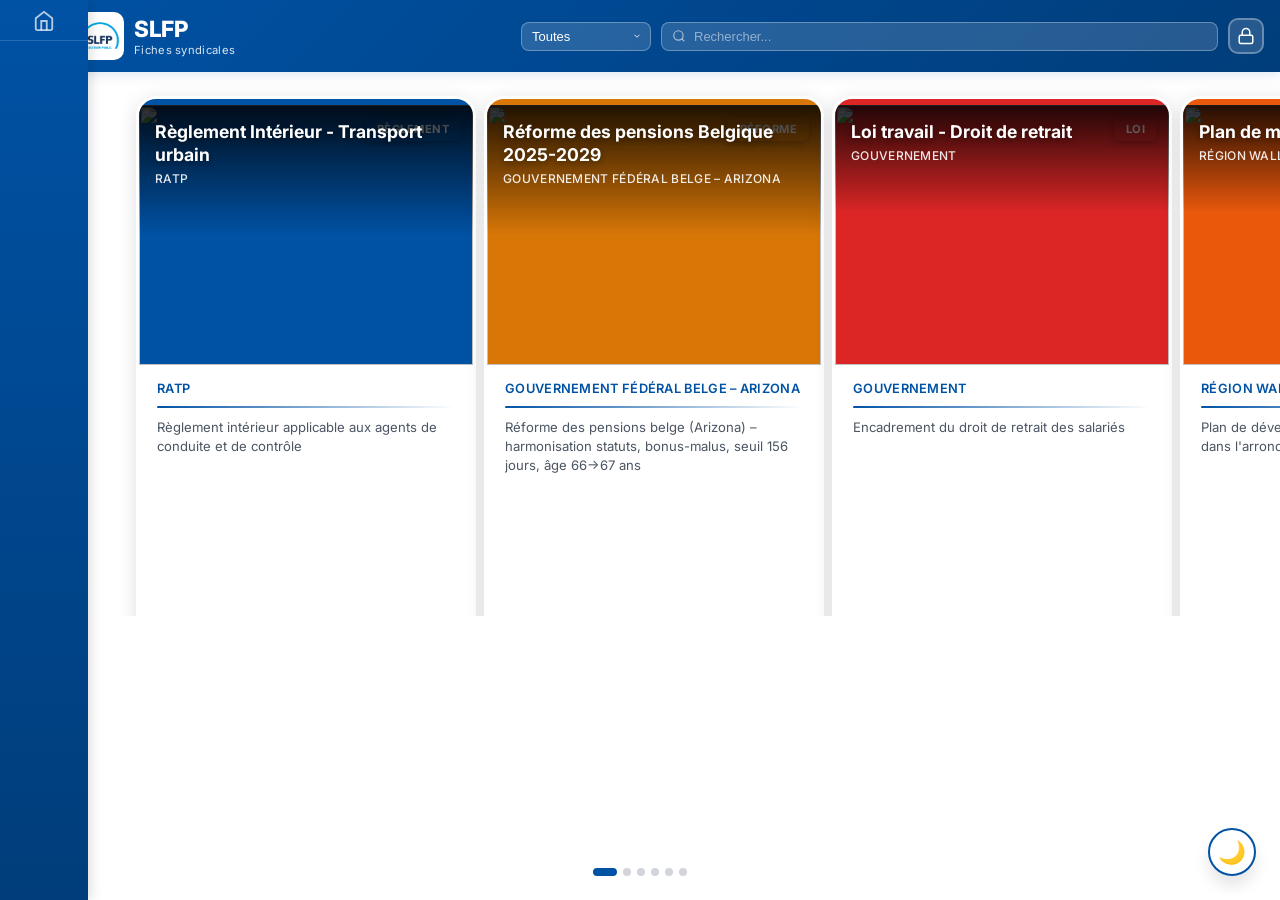
==== commit a29995a6: "Mobile: bottom close button, swipe-down to close, fix close btn position" ====
--- a/index.html
+++ b/index.html
@@ -176,6 +176,7 @@
       <div class="modal-content" id="modalContent">
         <!-- Contenu de la fiche détaillée -->
       </div>
+      <button class="modal-close-bottom" id="modalCloseBottom">✕ Fermer</button>
     </div>
   </div>
 
--- a/styles.css
+++ b/styles.css
@@ -577,6 +577,10 @@
 
 @media (max-width: 480px) {
   .main-content { padding: 6px 0 0; }
+  .cards-container {
+    padding: 12px 8px 20px 12px;
+    scroll-snap-type: x mandatory;
+  }
 }
 
 /* ========== CARDS CONTAINER ========== */
@@ -587,10 +591,14 @@
   scroll-snap-type: x mandatory;
   scroll-behavior: smooth;
   align-items: flex-start;
-  overflow: visible;
+  overflow-x: auto;
 }
 .cards-container::-webkit-scrollbar {
   display: none;
+}
+.cards-container {
+  -webkit-overflow-scrolling: touch;
+  overscroll-behavior-x: contain;
 }
 
 
@@ -998,6 +1006,7 @@
 }
 
 .modal {
+  position: relative;
   background: var(--bg-modal);
   width: 100%;
   max-width: 500px;
@@ -1059,6 +1068,44 @@
   flex: 1;
   -webkit-overflow-scrolling: touch;
   overscroll-behavior: contain;
+  padding-bottom: 60px;
+}
+
+/* Bottom close button for mobile */
+.modal-close-bottom {
+  display: none;
+  position: fixed;
+  bottom: 16px;
+  left: 50%;
+  transform: translateX(-50%);
+  z-index: 20;
+  padding: 12px 32px;
+  border-radius: 24px;
+  background: rgba(0,0,0,0.75);
+  color: #fff;
+  font-size: 15px;
+  font-weight: 600;
+  border: none;
+  cursor: pointer;
+  backdrop-filter: blur(10px);
+  -webkit-backdrop-filter: blur(10px);
+  box-shadow: 0 4px 20px rgba(0,0,0,0.3);
+  touch-action: manipulation;
+  -webkit-tap-highlight-color: transparent;
+}
+
+.modal-overlay.active .modal-close-bottom {
+  display: block;
+}
+
+.modal-close-bottom:hover,
+.modal-close-bottom:active {
+  background: rgba(0,0,0,0.9);
+}
+
+@media (min-width: 768px) {
+  .modal-close-bottom { display: none !important; }
+  .modal-content { padding-bottom: 0; }
 }
 
 .modal-image {
